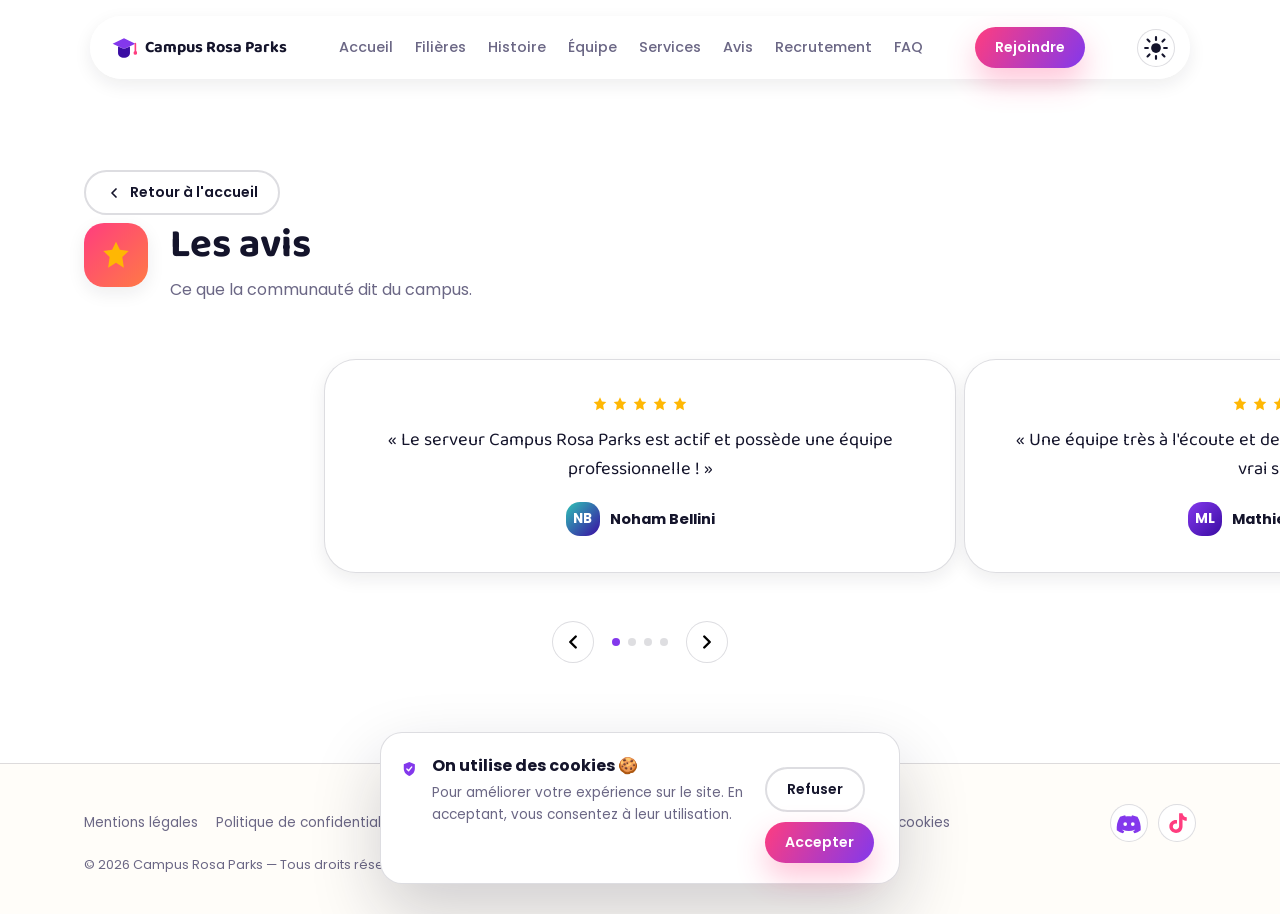
==== avis.html @ 5e3d8416 "Add files via upload" ====
<!DOCTYPE html>
<html lang="fr">
<head>
<meta charset="UTF-8">
<meta name="viewport" content="width=device-width, initial-scale=1, viewport-fit=cover">
<title>Les avis — Campus Rosa Parks</title>
<meta name="description" content="Ce que dit la communauté du Campus Rosa Parks.">
<link rel="preconnect" href="https://fonts.googleapis.com">
<link rel="preconnect" href="https://fonts.gstatic.com" crossorigin>
<link href="https://fonts.googleapis.com/css2?family=Baloo+2:wght@500;600;700;800&family=Poppins:wght@400;500;600;700&display=swap" rel="stylesheet">
<style>
/* =========================================================
   CAMPUS ROSA PARKS — DESIGN SYSTEM
   ========================================================= */

:root{
  /* Palette */
  --sun:#FFB703;
  --tang:#FF7A45;
  --pink:#FF3D7F;
  --purple:#8338EC;
  --deep:#3A0CA3;
  --blue:#2EC4B6;
  --green:#14B8A6;
  --ink:#14142B;
  --paper:#FFFDF9;
  --paper-2:#FFFFFF;
  --muted:#6B6785;
  --line:rgba(20,20,43,.14);
  --nav-bg:rgba(255,255,255,.75);
  --nav-border:rgba(255,255,255,.6);

  /* Type */
  --font-display:'Baloo 2', system-ui, sans-serif;
  --font-body:'Poppins', system-ui, -apple-system, sans-serif;

  /* Radii & shadow */
  --r-sm:14px;
  --r-md:22px;
  --r-lg:32px;
  --r-pill:100px;
  --shadow-sm:0 6px 18px rgba(20,20,43,.08);
  --shadow-md:0 20px 45px rgba(20,20,43,.14);
  --shadow-lg:0 30px 70px rgba(20,20,43,.20);
}

@media (prefers-color-scheme: dark){
  :root:not([data-theme="light"]){
    --paper:#0F0E1F;
    --paper-2:#1D1C3A;
    --ink:#F4F2FF;
    --muted:#B3AED1;
    --line:rgba(255,255,255,.14);
    --nav-bg:rgba(24,23,51,.82);
    --nav-border:rgba(255,255,255,.10);
  }
}
:root[data-theme="dark"]{
  --paper:#0F0E1F;
  --paper-2:#1D1C3A;
  --ink:#F4F2FF;
  --muted:#B3AED1;
  --line:rgba(255,255,255,.14);
  --nav-bg:rgba(24,23,51,.82);
  --nav-border:rgba(255,255,255,.10);
}

/* ---------- Reset ---------- */
*,*::before,*::after{box-sizing:border-box;}
html,body{margin:0; padding:0;}
html{scroll-behavior:smooth; scroll-padding-top:100px;}
body{
  background:var(--paper);
  color:var(--ink);
  font-family:var(--font-body);
  padding-top:env(safe-area-inset-top,0px);
  padding-bottom:env(safe-area-inset-bottom,0px);
  overflow-x:hidden;
}
h1,h2,h3{font-family:var(--font-display); line-height:1.1; margin:0;}
p{margin:0; color:var(--muted); line-height:1.6;}
a{color:inherit; text-decoration:none;}
button{font-family:inherit; cursor:pointer;}
img{max-width:100%; display:block;}
.wrap{max-width:1160px; margin:0 auto; padding:0 24px;}

/* ---------- Icons ---------- */
.icon{width:22px; height:22px; display:inline-block; vertical-align:middle;}
.icon-xs{width:16px; height:16px;}
.icon-sm{width:26px; height:26px;}
.icon-md{width:32px; height:32px;}
.icon-lg{width:44px; height:44px;}

/* ---------- Buttons ---------- */
.btn{
  display:inline-flex; align-items:center; gap:8px;
  padding:14px 28px; border-radius:var(--r-pill);
  font-weight:600; font-size:.98rem; border:none;
  transition:transform .2s ease, box-shadow .2s ease, background .2s ease;
}
.btn-sm{padding:10px 20px; font-size:.88rem;}
.btn-primary{
  background:linear-gradient(120deg, var(--pink), var(--purple));
  color:#fff; box-shadow:0 14px 30px rgba(255,61,127,.30);
}
.btn-primary:hover{transform:translateY(-3px); box-shadow:0 18px 36px rgba(255,61,127,.4);}
.btn-ghost{
  background:transparent; color:var(--ink); border:2px solid var(--line);
}
.btn-ghost:hover{border-color:var(--purple); color:var(--purple);}

/* ---------- Reveal-on-scroll ----------
   Important : le contenu est visible PAR DEFAUT (pas de opacity:0 en CSS).
   C'est le JS qui applique l'état caché en style inline avant d'observer,
   pour que la page reste lisible même si le script ne se charge pas. */
.reveal{transition:opacity .7s ease, transform .7s ease;}

/* =========================================================
   NAVIGATION — pilule flottante
   ========================================================= */
.nav-float{
  position:fixed; top:16px; top:calc(16px + env(safe-area-inset-top,0px));
  left:16px; right:16px; z-index:200;
  display:flex; justify-content:center;
}
.nav-inner{
  width:100%; max-width:1100px;
  display:flex; align-items:center; justify-content:space-between; gap:18px;
  background:var(--nav-bg);
  backdrop-filter:blur(16px);
  border:1px solid var(--nav-border);
  border-radius:var(--r-pill);
  padding:10px 14px 10px 20px;
  box-shadow:var(--shadow-sm);
  transition:box-shadow .3s ease, background .25s ease, border-color .25s ease;
}
.nav-float.scrolled .nav-inner{box-shadow:var(--shadow-md);}
.brand{display:flex; align-items:center; gap:8px; font-family:var(--font-display); font-weight:700; font-size:1.02rem; white-space:nowrap;}
.nav-links{display:flex; gap:22px;}
.nav-links a{font-size:.9rem; font-weight:500; color:var(--muted); transition:color .2s;}
.nav-links a:hover{color:var(--pink);}
.nav-cta{white-space:nowrap;}
.nav-burger{display:none; background:none; border:none; color:var(--ink); padding:6px;}
.theme-toggle{
  display:flex; align-items:center; justify-content:center; flex-shrink:0;
  width:38px; height:38px; border-radius:50%; border:1px solid var(--line);
  background:var(--paper-2); color:var(--ink); padding:0; transition:transform .2s ease, background .2s ease;
}
.theme-toggle:hover{transform:translateY(-2px);}
.theme-toggle .icon-moon{display:none;}
:root[data-theme="dark"] .theme-toggle .icon-sun{display:none;}
:root[data-theme="dark"] .theme-toggle .icon-moon{display:block;}

@media (max-width:900px){
  .nav-links{
    position:fixed; top:82px; left:16px; right:16px;
    background:var(--paper-2); border-radius:var(--r-md); box-shadow:var(--shadow-md);
    flex-direction:column; padding:18px; gap:14px;
    transform:translateY(-14px); opacity:0; pointer-events:none; transition:.25s ease;
  }
  .nav-links.open{transform:translateY(0); opacity:1; pointer-events:auto;}
  .nav-cta{display:none;}
  .nav-burger{display:block;}
}

/* =========================================================
   HERO
   ========================================================= */
.hero{
  position:relative; padding:170px 24px 220px; overflow:hidden;
  text-align:center; isolation:isolate;
}
.blob{position:absolute; border-radius:50%; filter:blur(60px); opacity:.55; z-index:-1; animation:float-blob 16s ease-in-out infinite;}
.blob-a{width:420px; height:420px; background:var(--pink); top:-140px; left:-100px;}
.blob-b{width:380px; height:380px; background:var(--blue); top:60px; right:-140px; animation-delay:-5s;}
.blob-c{width:320px; height:320px; background:var(--sun); bottom:-160px; left:38%; animation-delay:-10s;}
@keyframes float-blob{
  0%,100%{transform:translate(0,0) scale(1);}
  50%{transform:translate(30px,-40px) scale(1.08);}
}
.hero-content{max-width:720px; margin:0 auto;}
.badge{
  display:inline-block; background:var(--paper-2); border:1px solid var(--line);
  padding:8px 18px; border-radius:var(--r-pill); font-size:.85rem; font-weight:600;
  margin-bottom:22px; box-shadow:var(--shadow-sm);
}
.hero h1{font-size:clamp(2.4rem,6vw,4rem); font-weight:800; letter-spacing:-.01em;}
.text-gradient{
  background:linear-gradient(120deg, var(--pink), var(--purple));
  -webkit-background-clip:text; background-clip:text; color:transparent;
}
.hero .lede{max-width:52ch; margin:22px auto 0; font-size:1.08rem;}
.hero-actions{display:flex; gap:14px; justify-content:center; margin-top:32px; flex-wrap:wrap;}

.hero-cards{
  position:relative; max-width:900px; margin:70px auto 0;
  display:flex; justify-content:center; gap:22px; flex-wrap:wrap;
}
.float-card{
  background:var(--paper-2); border-radius:var(--r-md); box-shadow:var(--shadow-md);
  padding:18px 24px; display:flex; align-items:center; gap:14px; text-align:left;
  animation:float-card 6s ease-in-out infinite;
}
.float-card div{display:flex; flex-direction:column;}
.float-card b{font-family:var(--font-display); font-size:1.5rem;}
.float-card span{font-size:.8rem; color:var(--muted);}
.fc-1{animation-delay:0s;}
.fc-2{transform:translateY(18px); animation-delay:-2s;}
.fc-3{animation-delay:-4s;}
@keyframes float-card{
  0%,100%{transform:translateY(0);}
  50%{transform:translateY(-12px);}
}
.fc-2{ }

/* =========================================================
   SECTIONS
   ========================================================= */
.section{padding:100px 0;}
.section.alt{background:var(--paper-2);}
.section-head{display:flex; align-items:flex-start; gap:22px; margin-bottom:52px; max-width:760px;}
.section-head h2{font-size:clamp(1.8rem,3.6vw,2.5rem); font-weight:700; margin-bottom:10px;}
.icon-badge{
  width:64px; height:64px; border-radius:20px; flex-shrink:0;
  display:flex; align-items:center; justify-content:center; box-shadow:var(--shadow-sm);
}
.icon-badge .icon{width:32px; height:32px;}
.grad-purple{background:linear-gradient(135deg,#8338EC,#3A0CA3); color:#fff;}
.grad-blue{background:linear-gradient(135deg,#2EC4B6,#3A0CA3); color:#fff;}
.grad-pink{background:linear-gradient(135deg,#FF3D7F,#FF7A45); color:#fff;}
.grad-green{background:linear-gradient(135deg,#14B8A6,#2EC4B6); color:#fff;}
.grad-orange{background:linear-gradient(135deg,#FFB703,#FF7A45); color:#fff;}
.grad-muted{background:var(--line); color:var(--muted);}

/* ---- Texte long & valeurs ---- */
.text-block{max-width:74ch; display:flex; flex-direction:column; gap:16px; margin-bottom:36px;}
.text-block p{font-size:1rem;}
.sub-title{font-size:1.3rem; font-weight:700; margin:44px 0 20px;}
.values-grid{display:grid; grid-template-columns:repeat(4,1fr); gap:18px;}
.value-card{
  background:var(--paper-2); border:1px solid var(--line); border-radius:var(--r-md);
  padding:22px; display:flex; flex-direction:column; gap:8px; align-items:flex-start;
  transition:transform .2s ease, box-shadow .2s ease;
}
.value-card:hover{transform:translateY(-4px); box-shadow:var(--shadow-sm);}
.value-card b{font-size:1rem;}
.value-card p{font-size:.86rem;}

/* ---- Filières ---- */
.filiere-grid{display:grid; grid-template-columns:repeat(2,1fr); gap:20px;}
.filiere-card{
  background:var(--paper-2); border:1px solid var(--line); border-radius:var(--r-lg);
  padding:26px 28px; display:flex; flex-direction:column; gap:14px;
  transition:transform .2s ease, box-shadow .2s ease;
}
.filiere-card:hover{transform:translateY(-4px); box-shadow:var(--shadow-sm);}
.filiere-card-head{display:flex; align-items:center; gap:12px;}
.filiere-card-head .icon-badge{width:44px; height:44px; border-radius:14px;}
.filiere-card-head .icon-badge .icon{width:22px; height:22px;}
.filiere-card-head b{font-family:var(--font-display); font-size:1.08rem;}
.filiere-list{list-style:none; margin:0; padding:0; display:flex; flex-direction:column; gap:8px;}
.filiere-list li{
  font-size:.92rem; color:var(--ink); display:flex; align-items:center; gap:10px;
  padding:9px 12px; border-radius:var(--r-sm); background:var(--paper); border:1px solid var(--line);
}
.filiere-list li .icon{width:8px; height:8px; border-radius:50%; background:var(--purple); flex-shrink:0;}

/* ---- Frise chronologique ---- */
.timeline{position:relative; display:flex; flex-direction:column; gap:34px; padding-left:26px; border-left:2px solid var(--line);}
.timeline-item{position:relative;}
.timeline-dot{
  position:absolute; left:-32px; top:4px; width:14px; height:14px; border-radius:50%;
  background:linear-gradient(135deg,var(--pink),var(--purple)); box-shadow:0 0 0 4px var(--paper-2);
}
.timeline-item b{display:block; font-size:1.02rem; margin-bottom:4px;}
.timeline-item p{font-size:.92rem; max-width:60ch;}

/* ---- Bento (Qui sommes-nous) ---- */
.bento{display:grid; grid-template-columns:repeat(3,1fr); gap:20px;}
.bento-card{
  background:var(--paper-2); border:1px solid var(--line); border-radius:var(--r-lg);
  padding:30px; text-align:center; display:flex; flex-direction:column; align-items:center; gap:8px;
  box-shadow:var(--shadow-sm); transition:transform .25s ease, box-shadow .25s ease;
}
.bento-card:hover{transform:translateY(-6px); box-shadow:var(--shadow-md);}
.bento-card .icon-lg{margin-bottom:6px;}
.bento-card b{font-family:var(--font-display); font-size:2.2rem;}
.bento-card span{color:var(--muted); font-size:.92rem;}

/* ---- Équipe ---- */
.team-group{margin-bottom:44px;}
.team-group h3{
  display:flex; align-items:center; gap:8px; font-size:1rem; font-weight:600;
  color:var(--purple); margin-bottom:18px;
}
.team-grid{display:grid; grid-template-columns:repeat(3,1fr); gap:18px;}
.member-card{
  background:var(--paper-2); border:1px solid var(--line); border-radius:var(--r-md);
  padding:24px; display:flex; flex-direction:column; gap:6px; align-items:flex-start;
  transition:transform .2s ease, box-shadow .2s ease;
}
.member-card:hover{transform:translateY(-4px); box-shadow:var(--shadow-sm);}
.member-card.wide{grid-column:span 2;}
.member-card.empty{opacity:.6;}
.avatar{
  width:46px; height:46px; border-radius:14px; color:#fff; font-weight:700; font-size:.85rem;
  display:flex; align-items:center; justify-content:center; margin-bottom:6px;
}
.avatar.sm{width:34px; height:34px; margin:0;}
.member-card b{font-size:1rem;}
.role-tag{
  font-size:.76rem; color:var(--muted); background:var(--paper); border:1px solid var(--line);
  padding:4px 12px; border-radius:var(--r-pill);
}
.member-card a{font-size:.86rem; color:var(--blue);}
.member-card a:hover{color:var(--pink);}
.member-card .na{font-size:.86rem; color:var(--muted);}

/* ---- Services ---- */
.svc-grid{display:grid; grid-template-columns:repeat(3,1fr); gap:20px;}
.svc-card{
  background:var(--paper-2); border:1px solid var(--line); border-radius:var(--r-lg);
  padding:30px; display:flex; flex-direction:column; gap:10px; align-items:flex-start;
  transition:transform .25s ease, box-shadow .25s ease, border-color .25s ease;
}
.svc-card:hover{transform:translateY(-6px); box-shadow:var(--shadow-md); border-color:var(--purple);}
.svc-card b{font-family:var(--font-display); font-size:1.2rem;}
.svc-card p{font-size:.9rem;}
.svc-card.soon{opacity:.6;}
.status{font-size:.76rem; font-weight:600; padding:5px 14px; border-radius:var(--r-pill);}
.status.ok{background:rgba(6,214,160,.15); color:#04967a;}
.status.wait{background:var(--line); color:var(--muted);}

/* ---- Avis / carrousel ---- */
.carousel{max-width:640px; margin:0 auto;}
.carousel-track{display:flex; transition:transform .5s ease;}
.carousel-slide{min-width:100%; padding:4px;}
.review-card{
  background:var(--paper-2); border:1px solid var(--line); border-radius:var(--r-lg);
  padding:36px; text-align:center; box-shadow:var(--shadow-sm);
}
.review-card.invite{display:flex; flex-direction:column; align-items:center; gap:14px;}
.stars{display:flex; gap:4px; justify-content:center; color:var(--sun); margin-bottom:14px;}
.review-card p{font-family:var(--font-display); font-size:1.15rem; color:var(--ink); margin-bottom:18px;}
.who{display:flex; align-items:center; justify-content:center; gap:10px;}
.who b{font-size:.92rem;}
.carousel-controls{display:flex; align-items:center; justify-content:center; gap:18px; margin-top:24px;}
.carousel-controls button{
  width:42px; height:42px; border-radius:50%; border:1px solid var(--line);
  background:var(--paper-2); display:flex; align-items:center; justify-content:center;
  transition:background .2s ease, color .2s ease;
}
.carousel-controls button:hover{background:var(--purple); color:#fff;}
.carousel-dots{display:flex; gap:8px;}
.carousel-dots span{width:8px; height:8px; border-radius:50%; background:var(--line); transition:background .2s ease;}
.carousel-dots span.active{background:var(--purple);}

/* ---- Recrutement ---- */
.steps{display:grid; grid-template-columns:repeat(3,1fr); gap:20px; margin-bottom:40px;}
.step{
  position:relative; background:var(--paper-2); border:1px solid var(--line); border-radius:var(--r-lg);
  padding:32px 26px; display:flex; flex-direction:column; gap:8px; align-items:flex-start;
}
.step-n{
  position:absolute; top:-14px; right:20px; width:32px; height:32px; border-radius:50%;
  background:linear-gradient(135deg,var(--pink),var(--purple)); color:#fff;
  display:flex; align-items:center; justify-content:center; font-weight:700; font-size:.85rem;
}
.step b{font-size:1.05rem; margin-top:6px;}
.step p{font-size:.9rem;}
.cta-banner{
  background:linear-gradient(135deg,var(--deep),var(--purple)); color:#fff; border-radius:var(--r-lg); padding:36px 40px;
  display:flex; align-items:center; justify-content:space-between; gap:24px; flex-wrap:wrap;
}
.cta-banner b{font-family:var(--font-display); font-size:1.2rem; display:block; margin-bottom:6px;}
.cta-banner p{color:rgba(255,255,255,.7);}

/* ---- FAQ ---- */
.faq-list{max-width:760px;}
.faq-item{border-bottom:1px solid var(--line);}
.faq-q{
  width:100%; background:none; border:none; text-align:left; padding:20px 4px;
  display:flex; justify-content:space-between; align-items:center; font-weight:600; font-size:1rem; color:var(--ink);
}
.faq-q .icon{transition:transform .25s ease; color:var(--muted);}
.faq-item.open .faq-q .icon{transform:rotate(180deg); color:var(--purple);}
.faq-a{max-height:0; overflow:hidden; transition:max-height .3s ease;}
.faq-a p{padding:0 4px 20px;}

/* =========================================================
   FOOTER
   ========================================================= */
footer{border-top:1px solid var(--line); padding:40px 0;}
.footer-inner{display:flex; flex-direction:column; gap:16px;}
.footer-links{display:flex; gap:18px; flex-wrap:wrap; align-items:center;}
.footer-links a, .link-btn{font-size:.85rem; color:var(--muted); background:none; border:none; padding:0;}
.footer-links a:hover, .link-btn:hover{color:var(--pink);}
.footer-base{font-size:.8rem; color:var(--muted);}

/* =========================================================
   COOKIES
   ========================================================= */
.cookie-banner{
  position:fixed; left:16px; right:16px; bottom:calc(16px + env(safe-area-inset-bottom,0px));
  max-width:520px; margin:0 auto; z-index:300;
  background:var(--paper-2); border:1px solid var(--line); border-radius:var(--r-md);
  box-shadow:var(--shadow-lg); padding:20px; display:flex; gap:14px; align-items:flex-start;
}
.cookie-text b{display:block; margin-bottom:4px;}
.cookie-text p{font-size:.85rem;}
.cookie-actions{display:flex; gap:10px; margin-top:14px; flex-wrap:wrap;}
@media (max-width:520px){
  .cookie-banner{flex-direction:column;}
}

.refused-overlay{
  display:none; position:fixed; inset:0; z-index:400; background:rgba(15,14,31,.75);
  align-items:center; justify-content:center; padding:24px; backdrop-filter:blur(4px);
}
.refused-box{
  background:var(--paper-2); border-radius:var(--r-lg); padding:40px; max-width:380px; text-align:center;
}
.refused-box h3{margin:14px 0 8px; font-size:1.3rem;}
.refused-box p{margin-bottom:20px; font-size:.92rem;}

/* =========================================================
   BACK TO TOP
   ========================================================= */
.back-to-top{
  position:fixed; right:20px; bottom:calc(20px + env(safe-area-inset-bottom,0px));
  width:48px; height:48px; border-radius:50%; border:none; z-index:150;
  background:linear-gradient(135deg,var(--pink),var(--purple)); color:#fff;
  display:flex; align-items:center; justify-content:center;
  box-shadow:var(--shadow-md); cursor:pointer;
  opacity:0; transform:translateY(12px); pointer-events:none;
  transition:opacity .25s ease, transform .25s ease;
}
.back-to-top.visible{opacity:1; transform:translateY(0); pointer-events:auto;}
.back-to-top:hover{filter:brightness(1.08);}
.back-to-top .icon{transform:rotate(-90deg);}

/* =========================================================
   RESPONSIVE
   ========================================================= */
@media (max-width:900px){
  .bento, .svc-grid, .steps, .team-grid{grid-template-columns:1fr 1fr;}
  .values-grid, .filiere-grid{grid-template-columns:1fr 1fr;}
  .member-card.wide{grid-column:span 2;}
}
@media (max-width:640px){
  .hero{padding:150px 20px 260px;}
  .bento, .svc-grid, .steps, .team-grid{grid-template-columns:1fr;}
  .values-grid, .filiere-grid{grid-template-columns:1fr;}
  .member-card.wide{grid-column:span 1;}
  .section-head{flex-direction:column;}
  .cta-banner{flex-direction:column; align-items:flex-start;}
}


/* ---- Ajouts : social footer, pages dediees, animations ---- */
.footer-social{display:flex; gap:10px;}
.footer-social a{
  width:38px; height:38px; border-radius:50%; border:1px solid var(--line);
  background:var(--paper-2); display:flex; align-items:center; justify-content:center;
  color:var(--muted); transition:transform .2s ease, color .2s ease, border-color .2s ease;
}
.footer-social a:hover{transform:translateY(-3px); color:var(--pink); border-color:var(--pink);}
.footer-inner{flex-direction:row; align-items:center; justify-content:space-between; flex-wrap:wrap; gap:14px;}
.footer-inner .footer-base{order:3; width:100%;}
@media (max-width:640px){.footer-inner{flex-direction:column; align-items:flex-start;}}

.section.first{padding-top:170px;}
.back-home{display:inline-flex; align-items:center; gap:8px; margin-bottom:8px;}
.back-home .icon{transform:rotate(180deg); width:16px; height:16px;}

.quick-links{display:grid; grid-template-columns:repeat(3,1fr); gap:20px;}
.quick-card{
  background:var(--paper-2); border:1px solid var(--line); border-radius:var(--r-lg);
  padding:26px; display:flex; flex-direction:column; gap:10px; align-items:flex-start;
  transition:transform .25s ease, box-shadow .25s ease, border-color .25s ease;
}
.quick-card:hover{transform:translateY(-6px); box-shadow:var(--shadow-md); border-color:var(--purple);}
.quick-card b{font-family:var(--font-display); font-size:1.1rem;}
.quick-card p{font-size:.88rem;}
.quick-card .go{font-size:.86rem; font-weight:600; color:var(--purple); display:inline-flex; align-items:center; gap:6px; transition:gap .2s ease;}
.quick-card:hover .go{gap:10px;}
@media (max-width:900px){.quick-links{grid-template-columns:1fr 1fr;}}
@media (max-width:640px){.quick-links{grid-template-columns:1fr;}}

.section-head .icon-badge, .quick-card .icon-badge{transition:transform .3s ease;}
.filiere-card:hover .icon-badge, .svc-card:hover .icon-badge, .bento-card:hover .icon-lg,
.member-card:hover .avatar, .quick-card:hover .icon-badge{transform:rotate(-6deg) scale(1.08);}

main{animation:page-in .6s ease both;}
@keyframes page-in{from{opacity:0; transform:translateY(10px);} to{opacity:1; transform:translateY(0);}}

.nav-links a{position:relative;}
.nav-links a::after{
  content:""; position:absolute; left:0; right:100%; bottom:-4px; height:2px;
  background:var(--pink); transition:right .25s ease;
}
.nav-links a:hover::after{right:0;}
</style>
</head>
<body>

<svg style="display:none" aria-hidden="true">
  <symbol id="i-cap" viewBox="0 0 48 48">
    <path d="M24 6 L45 16 L24 26 L3 16 Z" fill="#8338EC"/>
    <path d="M24 26 L13 21 L13 33 C13 38 18 42 24 42 C30 42 35 38 35 33 L35 21 Z" fill="#3A0CA3"/>
    <line x1="45" y1="16" x2="45" y2="30" stroke="#FF3D7F" stroke-width="3" stroke-linecap="round"/>
    <circle cx="45" cy="33" r="3.4" fill="#FF3D7F"/>
  </symbol>
  <symbol id="i-chat" viewBox="0 0 48 48">
    <path d="M6 10h36a4 4 0 0 1 4 4v16a4 4 0 0 1-4 4H24l-9 8v-8H6a4 4 0 0 1-4-4V14a4 4 0 0 1 4-4Z" fill="#2EC4B6"/>
    <circle cx="16" cy="22" r="2.6" fill="#fff"/><circle cx="24" cy="22" r="2.6" fill="#fff"/><circle cx="32" cy="22" r="2.6" fill="#fff"/>
  </symbol>
  <symbol id="i-calendar" viewBox="0 0 48 48">
    <rect x="6" y="10" width="36" height="32" rx="6" fill="#FFB703"/>
    <rect x="6" y="10" width="36" height="10" rx="6" fill="#FF7A45"/>
    <rect x="13" y="26" width="6" height="6" rx="1.5" fill="#fff"/>
    <rect x="21" y="26" width="6" height="6" rx="1.5" fill="#fff"/>
    <rect x="29" y="26" width="6" height="6" rx="1.5" fill="#fff"/>
  </symbol>
  <symbol id="i-chart" viewBox="0 0 48 48">
    <rect x="4" y="4" width="40" height="40" rx="10" fill="#14B8A6"/>
    <rect x="12" y="26" width="6" height="12" rx="2" fill="#fff"/>
    <rect x="21" y="18" width="6" height="20" rx="2" fill="#fff"/>
    <rect x="30" y="10" width="6" height="28" rx="2" fill="#fff"/>
  </symbol>
  <symbol id="i-trophy" viewBox="0 0 48 48">
    <path d="M14 8h20v12a10 10 0 0 1-20 0Z" fill="#FFB703"/>
    <path d="M14 10H6a8 8 0 0 0 8 12" fill="none" stroke="#FF7A45" stroke-width="3"/>
    <path d="M34 10h8a8 8 0 0 1-8 12" fill="none" stroke="#FF7A45" stroke-width="3"/>
    <rect x="20" y="30" width="8" height="6" fill="#FF7A45"/>
    <rect x="14" y="36" width="20" height="6" rx="2" fill="#FF7A45"/>
  </symbol>
  <symbol id="i-bell" viewBox="0 0 48 48">
    <path d="M24 6a4 4 0 0 1 4 4v2c6 2 9 7 9 14v6l4 5H7l4-5v-6c0-7 3-12 9-14v-2a4 4 0 0 1 4-4Z" fill="#FF3D7F"/>
    <path d="M18 37a6 6 0 0 0 12 0Z" fill="#3A0CA3"/>
  </symbol>
  <symbol id="i-gear" viewBox="0 0 48 48">
    <circle cx="24" cy="24" r="9" fill="#2EC4B6"/>
    <path d="M24 4v6M24 38v6M4 24h6M38 24h6M9 9l4.2 4.2M34.8 34.8L39 39M39 9l-4.2 4.2M13.2 34.8L9 39" stroke="#8338EC" stroke-width="4" stroke-linecap="round"/>
  </symbol>
  <symbol id="i-heart" viewBox="0 0 48 48">
    <path d="M24 42S6 30 6 17a10 10 0 0 1 18-6 10 10 0 0 1 18 6c0 13-18 25-18 25Z" fill="#FF3D7F"/>
  </symbol>
  <symbol id="i-star" viewBox="0 0 48 48">
    <path d="M24 4l5.8 12.3L43 18l-9.5 9.1L35.8 43 24 35.8 12.2 43l2.3-15.9L5 18l13.2-1.7Z" fill="#FFB703"/>
  </symbol>
  <symbol id="i-rocket" viewBox="0 0 48 48">
    <path d="M24 4c8 4 12 12 12 22l-6 6h-12l-6-6c0-10 4-18 12-22Z" fill="#2EC4B6"/>
    <circle cx="24" cy="18" r="4" fill="#fff"/>
    <path d="M14 32l-6 10 10-6ZM34 32l6 10-10-6Z" fill="#FF7A45"/>
  </symbol>
  <symbol id="i-book" viewBox="0 0 48 48">
    <path d="M6 8h16a6 6 0 0 1 6 6v26a6 6 0 0 0-6-4H6Z" fill="#14B8A6"/>
    <path d="M42 8H26a6 6 0 0 0-6 6v26a6 6 0 0 1 6-4h16Z" fill="#2EC4B6"/>
  </symbol>
  <symbol id="i-mega" viewBox="0 0 48 48">
    <path d="M6 20v8l10 3V17Z" fill="#FF7A45"/>
    <path d="M16 16l22-8v32l-22-8Z" fill="#FF3D7F"/>
    <path d="M14 31l3 10h6l-3-9Z" fill="#3A0CA3"/>
  </symbol>
  <symbol id="i-shield" viewBox="0 0 48 48">
    <path d="M24 4l16 6v12c0 12-7 19-16 22C15 41 8 34 8 22V10Z" fill="#8338EC"/>
    <path d="M17 24l5 5 9-11" fill="none" stroke="#fff" stroke-width="4" stroke-linecap="round" stroke-linejoin="round"/>
  </symbol>
  <symbol id="i-people" viewBox="0 0 48 48">
    <circle cx="17" cy="16" r="8" fill="#2EC4B6"/>
    <circle cx="33" cy="20" r="6.5" fill="#FF3D7F"/>
    <path d="M4 42c0-10 26-10 26 0Z" fill="#2EC4B6"/>
    <path d="M26 42c0-8 20-8 20 0Z" fill="#FF3D7F"/>
  </symbol>
  <symbol id="i-mail" viewBox="0 0 48 48">
    <rect x="4" y="10" width="40" height="28" rx="5" fill="#FFB703"/>
    <path d="M6 12l18 15L42 12" fill="none" stroke="#fff" stroke-width="3.5" stroke-linecap="round" stroke-linejoin="round"/>
  </symbol>
  <symbol id="i-menu" viewBox="0 0 32 32"><path d="M5 9h22M5 16h22M5 23h22" stroke="currentColor" stroke-width="3" stroke-linecap="round"/></symbol>
  <symbol id="i-close" viewBox="0 0 32 32"><path d="M8 8l16 16M24 8L8 24" stroke="currentColor" stroke-width="3" stroke-linecap="round"/></symbol>
  <symbol id="i-arrow" viewBox="0 0 32 32"><path d="M12 8l8 8-8 8" fill="none" stroke="currentColor" stroke-width="3.5" stroke-linecap="round" stroke-linejoin="round"/></symbol>
  <symbol id="i-chevron" viewBox="0 0 32 32"><path d="M9 12l7 8 7-8" fill="none" stroke="currentColor" stroke-width="3" stroke-linecap="round" stroke-linejoin="round"/></symbol>
  <symbol id="i-lock" viewBox="0 0 48 48">
    <rect x="10" y="22" width="28" height="20" rx="5" fill="#3A0CA3"/>
    <path d="M16 22v-6a8 8 0 0 1 16 0v6" fill="none" stroke="#3A0CA3" stroke-width="5"/>
    <circle cx="24" cy="32" r="3.4" fill="#fff"/>
  </symbol>
  <symbol id="i-sun" viewBox="0 0 24 24">
    <circle cx="12" cy="12" r="4.5" fill="currentColor"/>
    <g stroke="currentColor" stroke-width="2" stroke-linecap="round">
      <path d="M12 2v2.5M12 19.5V22M4.2 4.2l1.8 1.8M18 18l1.8 1.8M2 12h2.5M19.5 12H22M4.2 19.8l1.8-1.8M18 6l1.8-1.8"/>
    </g>
  </symbol>
  <symbol id="i-moon" viewBox="0 0 24 24">
    <path d="M20 14.5A8.5 8.5 0 1 1 9.5 4a7 7 0 0 0 10.5 10.5Z" fill="currentColor"/>
  </symbol>
  <symbol id="i-discord" viewBox="0 0 48 48">
    <path d="M39 12.5c-3-1.4-6.1-2.4-9.4-3-.4.8-.9 1.8-1.2 2.6-3.5-.5-6.9-.5-10.3 0-.3-.8-.8-1.8-1.2-2.6-3.3.6-6.4 1.6-9.4 3C2 21 .9 29.3 1.4 37.4c3.9 2.9 7.7 4.6 11.4 5.7.9-1.3 1.7-2.6 2.4-4.1-1.3-.5-2.6-1.1-3.8-1.9.3-.2.6-.5.9-.7 7.3 3.4 15.2 3.4 22.4 0 .3.2.6.5.9.7-1.2.7-2.5 1.3-3.8 1.9.7 1.4 1.5 2.8 2.4 4.1 3.7-1.1 7.5-2.8 11.4-5.7.6-9.4-1.6-17.6-6-24.9Z" fill="#8338EC"/>
    <circle cx="17" cy="26" r="3.4" fill="#fff"/><circle cx="31" cy="26" r="3.4" fill="#fff"/>
  </symbol>
  <symbol id="i-tiktok" viewBox="0 0 48 48">
    <path d="M28 6h6.2c.4 3.9 3 7.1 7.8 7.5v6.3c-2.9.1-5.6-.8-7.8-2.3v13.1c0 7-5.1 11.9-11.9 11.9-3.6 0-6.9-1.5-9.2-4-2.3-2.5-3.5-5.8-3.2-9.3.5-6.1 5.7-10.6 12-10.6.7 0 1.4.1 2.1.2v6.6c-.7-.2-1.4-.3-2.1-.3-3 0-5.4 2.2-5.6 5.1-.1 1.6.4 3 1.4 4.1 1 1.1 2.5 1.8 4.2 1.8 3.1 0 5.6-2.4 5.9-5.5.1-.6.1-1.2.1-1.8V6Z" fill="#FF3D7F"/>
  </symbol>
</svg>

<header class="nav-float" id="nav">
  <div class="nav-inner">
    <a href="index.html" class="brand">
      <svg class="icon icon-sm"><use href="#i-cap"/></svg>
      <span>Campus Rosa Parks</span>
    </a>
    <nav class="nav-links" id="navLinks">
      <a href="index.html#accueil">Accueil</a>
      <a href="filieres.html">Filières</a>
      <a href="histoire.html">Histoire</a>
      <a href="equipe.html">Équipe</a>
      <a href="services.html">Services</a>
      <a href="avis.html">Avis</a>
      <a href="recrutement.html">Recrutement</a>
      <a href="faq.html">FAQ</a>
    </nav>
    <a href="recrutement.html" class="btn btn-primary btn-sm nav-cta">Rejoindre</a>
    <button class="theme-toggle" id="themeToggle" aria-label="Changer de thème">
      <svg class="icon icon-sm icon-sun"><use href="#i-sun"/></svg>
      <svg class="icon icon-sm icon-moon"><use href="#i-moon"/></svg>
    </button>
    <button class="nav-burger" id="navBurger" aria-label="Ouvrir le menu">
      <svg class="icon"><use href="#i-menu"/></svg>
    </button>
  </div>
</header>

<main id="top">
<section class="section alt first" id="avis">
  <div class="wrap">
    <a href="index.html" class="back-home btn btn-ghost btn-sm"><svg class="icon"><use href="#i-arrow"/></svg> Retour à l'accueil</a>
    <div class="section-head reveal">
      <div class="icon-badge grad-pink"><svg class="icon"><use href="#i-star"/></svg></div>
      <div>
        <h2>Les avis</h2>
        <p class="lede">Ce que la communauté dit du campus.</p>
      </div>
    </div>

    <div class="carousel reveal" id="carousel">
      <div class="carousel-track" id="carouselTrack">
        <div class="carousel-slide">
          <div class="review-card">
            <div class="stars"><svg class="icon icon-xs"><use href="#i-star"/></svg><svg class="icon icon-xs"><use href="#i-star"/></svg><svg class="icon icon-xs"><use href="#i-star"/></svg><svg class="icon icon-xs"><use href="#i-star"/></svg><svg class="icon icon-xs"><use href="#i-star"/></svg></div>
            <p>« Le serveur Campus Rosa Parks est actif et possède une équipe professionnelle ! »</p>
            <div class="who"><div class="avatar grad-blue sm">NB</div><b>Noham Bellini</b></div>
          </div>
        </div>
        <div class="carousel-slide">
          <div class="review-card">
            <div class="stars"><svg class="icon icon-xs"><use href="#i-star"/></svg><svg class="icon icon-xs"><use href="#i-star"/></svg><svg class="icon icon-xs"><use href="#i-star"/></svg><svg class="icon icon-xs"><use href="#i-star"/></svg><svg class="icon icon-xs"><use href="#i-star"/></svg></div>
            <p>« Une équipe très à l'écoute et des cours bien organisés, on sent un vrai suivi. »</p>
            <div class="who"><div class="avatar grad-purple sm">ML</div><b>Mathieu Lombardi</b></div>
          </div>
        </div>
        <div class="carousel-slide">
          <div class="review-card">
            <div class="stars"><svg class="icon icon-xs"><use href="#i-star"/></svg><svg class="icon icon-xs"><use href="#i-star"/></svg><svg class="icon icon-xs"><use href="#i-star"/></svg><svg class="icon icon-xs"><use href="#i-star"/></svg><svg class="icon icon-xs"><use href="#i-star"/></svg></div>
            <p>« Rejoindre le campus a été facile, et l'ambiance sur le Discord est top ! »</p>
            <div class="who"><div class="avatar grad-green sm">MG</div><b>Maël Garcia</b></div>
          </div>
        </div>
        <div class="carousel-slide">
          <div class="review-card invite">
            <svg class="icon icon-lg"><use href="#i-heart"/></svg>
            <p>Vous voulez que votre avis apparaisse ici ?</p>
            <a href="recrutement.html" class="btn btn-primary btn-sm">Ouvrir un ticket</a>
          </div>
        </div>
      </div>
      <div class="carousel-controls">
        <button id="prevSlide" aria-label="Avis précédent"><svg class="icon" style="transform:rotate(180deg)"><use href="#i-arrow"/></svg></button>
        <div class="carousel-dots" id="carouselDots"></div>
        <button id="nextSlide" aria-label="Avis suivant"><svg class="icon"><use href="#i-arrow"/></svg></button>
      </div>
    </div>
  </div>
</section>
</main>

<footer>
  <div class="wrap footer-inner">
    <div class="footer-links">
      <a href="mentions-legales.html">Mentions légales</a>
      <a href="confidentialite.html">Politique de confidentialité</a>
      <a href="conditions.html">Conditions d'utilisation</a>
      <a href="cookies.html">Cookies</a>
      <a href="fonctionnement.html">Notre fonctionnement</a>
      <button id="reopenCookiesFooter" class="link-btn">Gérer les cookies</button>
    </div>
    <div class="footer-social">
      <a href="https://discord.gg/FnWhnB5DF7" target="_blank" rel="noopener" aria-label="Rejoindre le Discord"><svg class="icon icon-sm"><use href="#i-discord"/></svg></a>
      <a href="https://www.tiktok.com/@campusrosaparks" target="_blank" rel="noopener" aria-label="Suivre sur TikTok"><svg class="icon icon-sm"><use href="#i-tiktok"/></svg></a>
    </div>
    <div class="footer-base">© 2026 Campus Rosa Parks — Tous droits réservés</div>
  </div>
</footer>

<div id="cookieBanner" class="cookie-banner">
  <svg class="icon icon-md"><use href="#i-shield"/></svg>
  <div class="cookie-text">
    <b>On utilise des cookies 🍪</b>
    <p>Pour améliorer votre expérience sur le site. En acceptant, vous consentez à leur utilisation.</p>
  </div>
  <div class="cookie-actions">
    <button id="cookieRefuse" class="btn btn-ghost btn-sm">Refuser</button>
    <button id="cookieAccept" class="btn btn-primary btn-sm">Accepter</button>
  </div>
</div>

<div id="refusedOverlay" class="refused-overlay">
  <div class="refused-box">
    <svg class="icon icon-lg"><use href="#i-lock"/></svg>
    <h3>Accès refusé</h3>
    <p>Vous avez refusé les cookies. L'accès au contenu du site est donc bloqué.</p>
    <button id="reopenBanner" class="btn btn-primary">Revoir mon choix</button>
  </div>
</div>

<button id="backToTop" class="back-to-top" aria-label="Retour en haut">
  <svg class="icon"><use href="#i-arrow"/></svg>
</button>



<script>
/* =========================================================
   CAMPUS ROSA PARKS — SCRIPT PRINCIPAL
   ========================================================= */
/* ---------------------------------------------------------
   0) Thème clair / sombre — clair par défaut, choix mémorisé
   --------------------------------------------------------- */
(function(){
  let saved = null;
  try { saved = localStorage.getItem('crp-theme'); } catch (e) {}
  document.documentElement.setAttribute('data-theme', saved === 'dark' ? 'dark' : 'light');
})();

document.addEventListener('DOMContentLoaded', () => {

  const themeToggle = document.getElementById('themeToggle');
  if (themeToggle) {
    themeToggle.addEventListener('click', () => {
      const isDark = document.documentElement.getAttribute('data-theme') === 'dark';
      const next = isDark ? 'light' : 'dark';
      document.documentElement.setAttribute('data-theme', next);
      try { localStorage.setItem('crp-theme', next); } catch (e) {}
    });
  }

  /* ---------------------------------------------------------
     1) Navigation flottante — état "scrolled" + menu mobile
     --------------------------------------------------------- */
  const nav = document.getElementById('nav');
  const burger = document.getElementById('navBurger');
  const navLinks = document.getElementById('navLinks');

  window.addEventListener('scroll', () => {
    nav.classList.toggle('scrolled', window.scrollY > 20);
  });

  burger.addEventListener('click', () => {
    navLinks.classList.toggle('open');
  });

  navLinks.querySelectorAll('a').forEach(link => {
    link.addEventListener('click', () => navLinks.classList.remove('open'));
  });

  /* ---------------------------------------------------------
     2) Reveal on scroll — IntersectionObserver
     --------------------------------------------------------- */
  const revealEls = document.querySelectorAll('.reveal');
  const revealObserver = new IntersectionObserver((entries) => {
    entries.forEach(entry => {
      if (entry.isIntersecting) {
        entry.target.style.opacity = '1';
        entry.target.style.transform = 'translateY(0)';
        revealObserver.unobserve(entry.target);
      }
    });
  }, { threshold: 0.15 });
  revealEls.forEach((el, i) => {
    // On ne cache l'élément qu'une fois sûr que le JS tourne et que
    // l'observer va bien le reprendre en charge juste après.
    el.style.opacity = '0';
    el.style.transform = 'translateY(28px)';
    el.style.transitionDelay = ((i % 4) * 0.09) + 's';
    revealObserver.observe(el);
  });

  /* ---------------------------------------------------------
     3) Compteurs animés
     --------------------------------------------------------- */
  const counters = document.querySelectorAll('.counter');
  const animateCounter = (el) => {
    const target = parseInt(el.dataset.target, 10) || 0;
    const duration = 1400;
    const start = performance.now();
    function tick(now) {
      const progress = Math.min((now - start) / duration, 1);
      const eased = 1 - Math.pow(1 - progress, 3);
      el.textContent = Math.round(eased * target);
      if (progress < 1) requestAnimationFrame(tick);
    }
    requestAnimationFrame(tick);
  };
  const counterObserver = new IntersectionObserver((entries) => {
    entries.forEach(entry => {
      if (entry.isIntersecting) {
        animateCounter(entry.target);
        counterObserver.unobserve(entry.target);
      }
    });
  }, { threshold: 0.4 });
  counters.forEach(c => counterObserver.observe(c));

  /* ---------------------------------------------------------
     4) Carrousel d'avis
     --------------------------------------------------------- */
  const track = document.getElementById('carouselTrack');
  const dotsWrap = document.getElementById('carouselDots');
  const slides = track ? Array.from(track.children) : [];
  let currentSlide = 0;

  if (track && slides.length) {
    slides.forEach((_, i) => {
      const dot = document.createElement('span');
      if (i === 0) dot.classList.add('active');
      dot.addEventListener('click', () => goToSlide(i));
      dotsWrap.appendChild(dot);
    });

    function goToSlide(index) {
      currentSlide = (index + slides.length) % slides.length;
      track.style.transform = `translateX(-${currentSlide * 100}%)`;
      Array.from(dotsWrap.children).forEach((d, i) => {
        d.classList.toggle('active', i === currentSlide);
      });
    }

    document.getElementById('prevSlide').addEventListener('click', () => goToSlide(currentSlide - 1));
    document.getElementById('nextSlide').addEventListener('click', () => goToSlide(currentSlide + 1));
  }

  /* ---------------------------------------------------------
     5) FAQ accordéon
     --------------------------------------------------------- */
  document.querySelectorAll('.faq-item').forEach(item => {
    const btn = item.querySelector('.faq-q');
    const answer = item.querySelector('.faq-a');
    btn.addEventListener('click', () => {
      const isOpen = item.classList.contains('open');
      document.querySelectorAll('.faq-item.open').forEach(openItem => {
        if (openItem !== item) {
          openItem.classList.remove('open');
          openItem.querySelector('.faq-a').style.maxHeight = null;
        }
      });
      item.classList.toggle('open', !isOpen);
      answer.style.maxHeight = !isOpen ? answer.scrollHeight + 'px' : null;
    });
  });

  /* ---------------------------------------------------------
     6) Cookies — accepter / refuser / rouvrir
     --------------------------------------------------------- */
  const cookieBanner = document.getElementById('cookieBanner');
  const refusedOverlay = document.getElementById('refusedOverlay');
  const body = document.body;

  function applyCookieChoice(choice) {
    if (choice === 'accepted') {
      cookieBanner.style.display = 'none';
      refusedOverlay.style.display = 'none';
      body.style.filter = 'none';
    } else if (choice === 'refused') {
      cookieBanner.style.display = 'none';
      refusedOverlay.style.display = 'flex';
      body.style.filter = 'blur(6px)';
    }
  }

  try {
    const saved = localStorage.getItem('crp-cookie-choice');
    if (saved) applyCookieChoice(saved);
  } catch (e) { /* stockage indisponible : on laisse la bannière visible */ }

  document.getElementById('cookieAccept').addEventListener('click', () => {
    try { localStorage.setItem('crp-cookie-choice', 'accepted'); } catch (e) {}
    applyCookieChoice('accepted');
  });

  document.getElementById('cookieRefuse').addEventListener('click', () => {
    try { localStorage.setItem('crp-cookie-choice', 'refused'); } catch (e) {}
    applyCookieChoice('refused');
  });

  document.getElementById('reopenBanner').addEventListener('click', () => {
    refusedOverlay.style.display = 'none';
    body.style.filter = 'none';
    cookieBanner.style.display = 'flex';
  });

  const reopenFooter = document.getElementById('reopenCookiesFooter');
  if (reopenFooter) {
    reopenFooter.addEventListener('click', () => {
      body.style.filter = 'none';
      refusedOverlay.style.display = 'none';
      cookieBanner.style.display = 'flex';
    });
  }

  /* ---------------------------------------------------------
     7) Bouton retour en haut
     --------------------------------------------------------- */
  const backToTop = document.getElementById('backToTop');
  if (backToTop) {
    window.addEventListener('scroll', () => {
      backToTop.classList.toggle('visible', window.scrollY > 600);
    });
    backToTop.addEventListener('click', () => {
      window.scrollTo({ top: 0, behavior: 'smooth' });
    });
  }

});

</script>
</body>
</html>
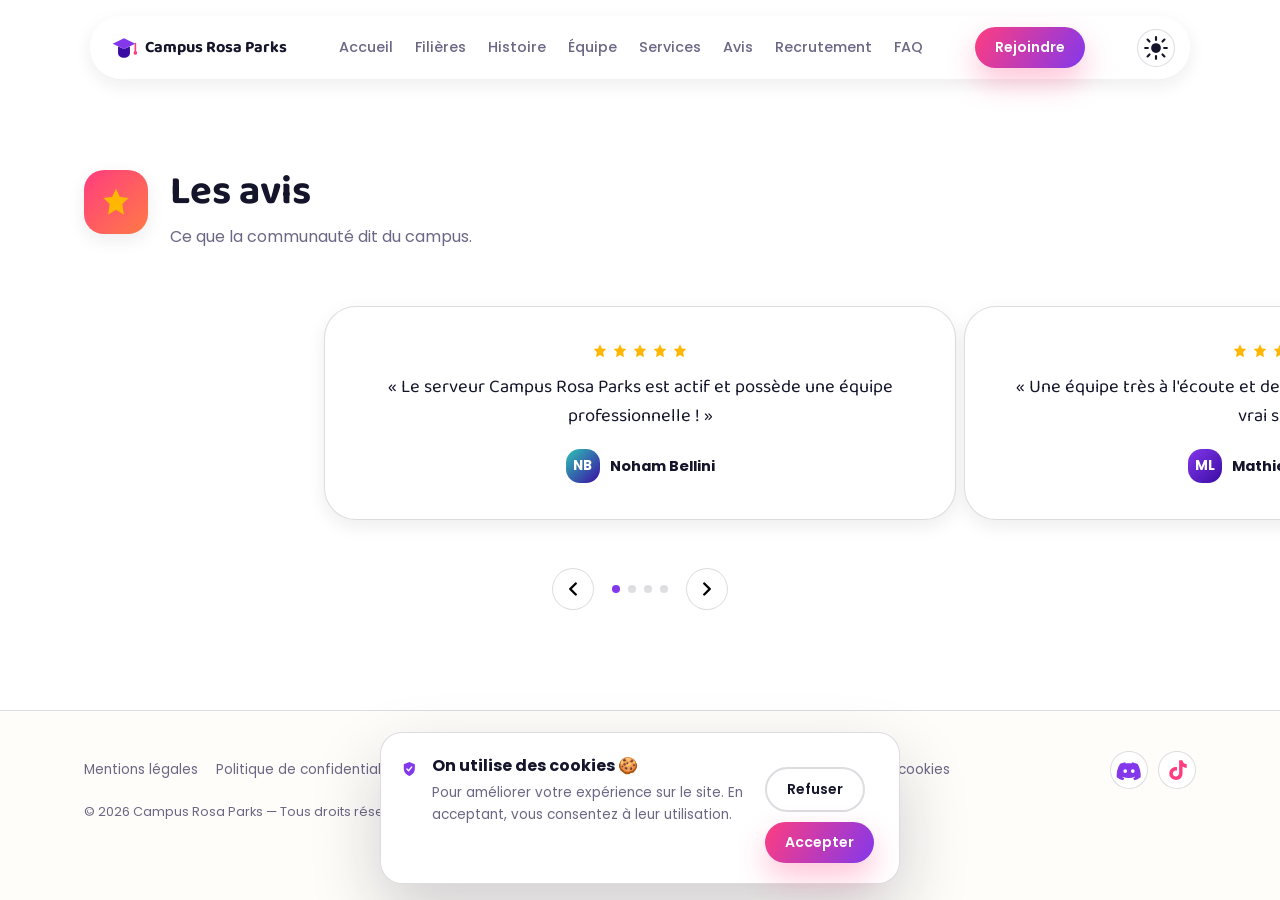
==== commit b1033d89: "Add files via upload" ====
--- a/avis.html
+++ b/avis.html
@@ -634,7 +634,6 @@
 <main id="top">
 <section class="section alt first" id="avis">
   <div class="wrap">
-    <a href="index.html" class="back-home btn btn-ghost btn-sm"><svg class="icon"><use href="#i-arrow"/></svg> Retour à l'accueil</a>
     <div class="section-head reveal">
       <div class="icon-badge grad-pink"><svg class="icon"><use href="#i-star"/></svg></div>
       <div>
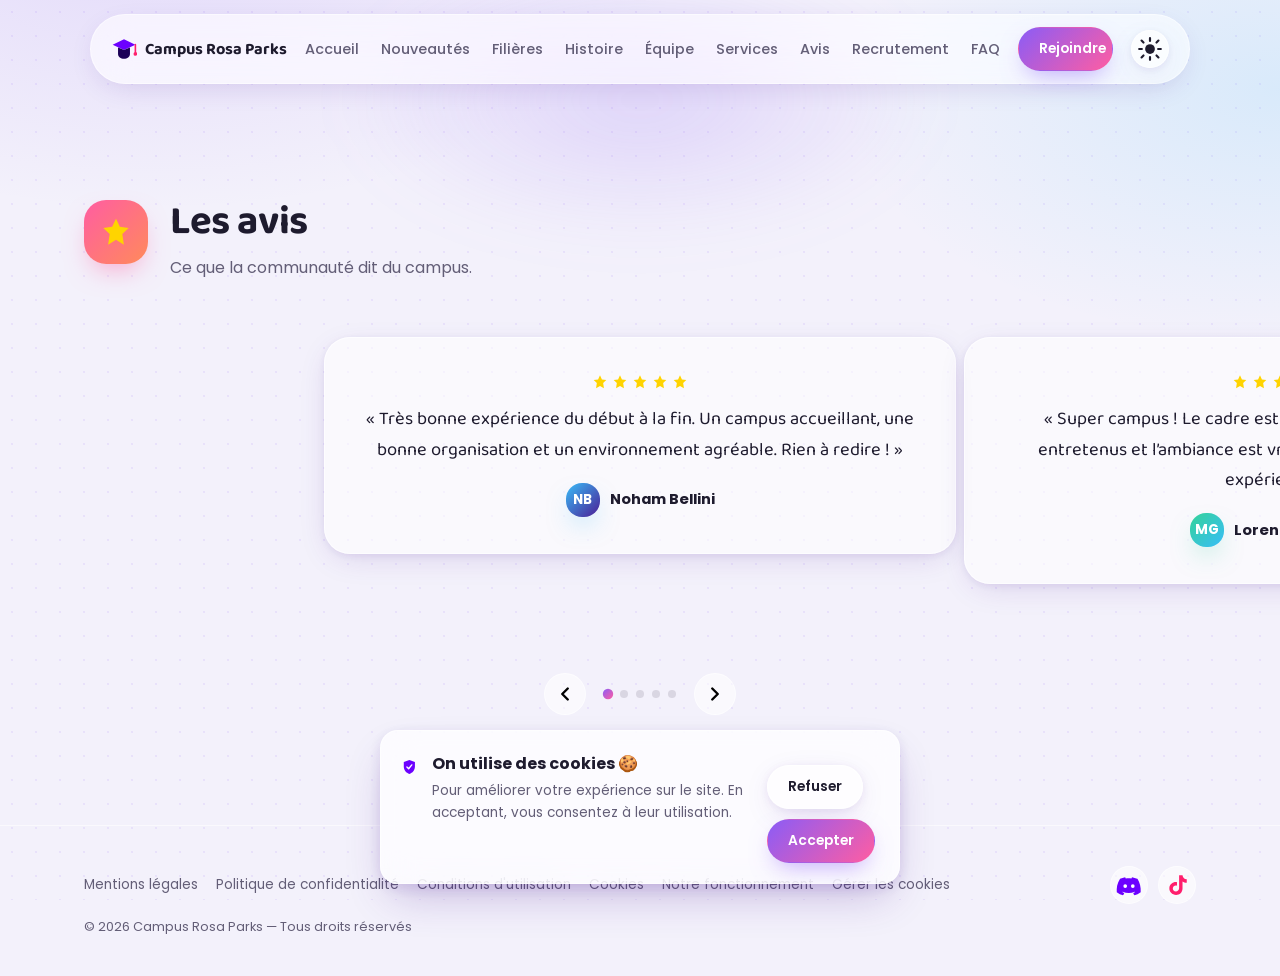
==== commit f07a084d: "Add files via upload" ====
--- a/avis.html
+++ b/avis.html
@@ -10,79 +10,109 @@
 <link href="https://fonts.googleapis.com/css2?family=Baloo+2:wght@500;600;700;800&family=Poppins:wght@400;500;600;700&display=swap" rel="stylesheet">
 <style>
 /* =========================================================
-   CAMPUS ROSA PARKS — DESIGN SYSTEM
+   CAMPUS ROSA PARKS — DESIGN SYSTEM v2 (Glassmorphism)
    ========================================================= */
 
 :root{
-  /* Palette */
-  --sun:#FFB703;
-  --tang:#FF7A45;
-  --pink:#FF3D7F;
-  --purple:#8338EC;
-  --deep:#3A0CA3;
-  --blue:#2EC4B6;
-  --green:#14B8A6;
-  --ink:#14142B;
-  --paper:#FFFDF9;
+  /* Palette — dégradés doux */
+  --sun:#FFC857;
+  --tang:#FF8A5B;
+  --pink:#FF5DA2;
+  --purple:#8B5CF6;
+  --deep:#4C1D95;
+  --blue:#38BDF8;
+  --green:#34D399;
+  --ink:#1E1B2E;
+  --paper:#F3F1FB;
   --paper-2:#FFFFFF;
-  --muted:#6B6785;
-  --line:rgba(20,20,43,.14);
-  --nav-bg:rgba(255,255,255,.75);
-  --nav-border:rgba(255,255,255,.6);
+  --muted:#635E77;
+  --line:rgba(30,27,46,.12);
+  --nav-bg:rgba(255,255,255,.6);
+  --nav-border:rgba(255,255,255,.5);
+  --dot:rgba(139,92,246,.10);
+
+  /* Glass tokens */
+  --glass-bg:rgba(255,255,255,.55);
+  --glass-bg-2:rgba(255,255,255,.72);
+  --glass-border:rgba(255,255,255,.6);
+  --glass-shadow:0 8px 32px -8px rgba(76,29,149,.18), 0 2px 8px rgba(76,29,149,.08);
+  --glass-shadow-hover:0 20px 44px -12px rgba(76,29,149,.30), 0 4px 14px rgba(76,29,149,.12);
+  --blur:18px;
 
   /* Type */
   --font-display:'Baloo 2', system-ui, sans-serif;
   --font-body:'Poppins', system-ui, -apple-system, sans-serif;
 
-  /* Radii & shadow */
-  --r-sm:14px;
-  --r-md:22px;
-  --r-lg:32px;
-  --r-pill:100px;
-  --shadow-sm:0 6px 18px rgba(20,20,43,.08);
-  --shadow-md:0 20px 45px rgba(20,20,43,.14);
-  --shadow-lg:0 30px 70px rgba(20,20,43,.20);
+  /* Radii & ombres */
+  --r-sm:10px;
+  --r-md:18px;
+  --r-lg:26px;
+  --r-pill:999px;
+  --bw:1px;
+  --shadow-sm:var(--glass-shadow);
+  --shadow-md:var(--glass-shadow-hover);
+  --shadow-lg:0 30px 60px -16px rgba(76,29,149,.35);
+
+  --ease:cubic-bezier(.16,1,.3,1);
 }
 
 @media (prefers-color-scheme: dark){
   :root:not([data-theme="light"]){
-    --paper:#0F0E1F;
-    --paper-2:#1D1C3A;
-    --ink:#F4F2FF;
-    --muted:#B3AED1;
-    --line:rgba(255,255,255,.14);
-    --nav-bg:rgba(24,23,51,.82);
-    --nav-border:rgba(255,255,255,.10);
+    --paper:#0E0B1C;
+    --paper-2:#171329;
+    --ink:#F1EEFB;
+    --muted:#A79FC9;
+    --line:rgba(241,238,251,.10);
+    --nav-bg:rgba(23,19,41,.55);
+    --nav-border:rgba(255,255,255,.08);
+    --dot:rgba(139,92,246,.16);
+    --glass-bg:rgba(255,255,255,.05);
+    --glass-bg-2:rgba(255,255,255,.08);
+    --glass-border:rgba(255,255,255,.1);
+    --glass-shadow:0 8px 32px -8px rgba(0,0,0,.5);
+    --glass-shadow-hover:0 20px 50px -12px rgba(0,0,0,.6);
   }
 }
 :root[data-theme="dark"]{
-  --paper:#0F0E1F;
-  --paper-2:#1D1C3A;
-  --ink:#F4F2FF;
-  --muted:#B3AED1;
-  --line:rgba(255,255,255,.14);
-  --nav-bg:rgba(24,23,51,.82);
-  --nav-border:rgba(255,255,255,.10);
+  --paper:#0E0B1C;
+  --paper-2:#171329;
+  --ink:#F1EEFB;
+  --muted:#A79FC9;
+  --line:rgba(241,238,251,.10);
+  --nav-bg:rgba(23,19,41,.55);
+  --nav-border:rgba(255,255,255,.08);
+  --dot:rgba(139,92,246,.16);
+  --glass-bg:rgba(255,255,255,.05);
+  --glass-bg-2:rgba(255,255,255,.08);
+  --glass-border:rgba(255,255,255,.1);
+  --glass-shadow:0 8px 32px -8px rgba(0,0,0,.5);
+  --glass-shadow-hover:0 20px 50px -12px rgba(0,0,0,.6);
 }
 
 /* ---------- Reset ---------- */
 *,*::before,*::after{box-sizing:border-box;}
 html,body{margin:0; padding:0;}
-html{scroll-behavior:smooth; scroll-padding-top:100px;}
+html{scroll-behavior:smooth; scroll-padding-top:130px;}
 body{
-  background:var(--paper);
+  background:
+    radial-gradient(900px 500px at 12% -10%, rgba(139,92,246,.16), transparent 60%),
+    radial-gradient(800px 460px at 100% 10%, rgba(56,189,248,.14), transparent 55%),
+    radial-gradient(var(--dot) 1.4px, transparent 1.4px) 0 0/24px 24px,
+    var(--paper);
+  background-attachment:fixed;
   color:var(--ink);
   font-family:var(--font-body);
   padding-top:env(safe-area-inset-top,0px);
   padding-bottom:env(safe-area-inset-bottom,0px);
   overflow-x:hidden;
 }
-h1,h2,h3{font-family:var(--font-display); line-height:1.1; margin:0;}
-p{margin:0; color:var(--muted); line-height:1.6;}
+h1,h2,h3{font-family:var(--font-display); line-height:1.12; margin:0; letter-spacing:-.01em;}
+p{margin:0; color:var(--muted); line-height:1.65;}
 a{color:inherit; text-decoration:none;}
 button{font-family:inherit; cursor:pointer;}
 img{max-width:100%; display:block;}
 .wrap{max-width:1160px; margin:0 auto; padding:0 24px;}
+::selection{background:var(--purple); color:#fff;}
 
 /* ---------- Icons ---------- */
 .icon{width:22px; height:22px; display:inline-block; vertical-align:middle;}
@@ -91,74 +121,84 @@
 .icon-md{width:32px; height:32px;}
 .icon-lg{width:44px; height:44px;}
 
+/* ---------- Glass base (mixin-like, reused via multiple selectors) ---------- */
+.float-card,.value-card,.filiere-card,.bento-card,.member-card,.svc-card,.quick-card,
+.review-card,.step,.news-card,.faq-item,.timeline-item b,.cookie-banner,.refused-box,
+.back-to-top,.theme-toggle,.nav-inner,.legal-note,.status,.role-tag{
+  backdrop-filter:blur(var(--blur)) saturate(160%);
+  -webkit-backdrop-filter:blur(var(--blur)) saturate(160%);
+}
+
 /* ---------- Buttons ---------- */
 .btn{
   display:inline-flex; align-items:center; gap:8px;
-  padding:14px 28px; border-radius:var(--r-pill);
-  font-weight:600; font-size:.98rem; border:none;
-  transition:transform .2s ease, box-shadow .2s ease, background .2s ease;
-}
-.btn-sm{padding:10px 20px; font-size:.88rem;}
+  padding:15px 28px; border-radius:var(--r-pill);
+  font-weight:600; font-size:.96rem; border:1px solid transparent;
+  transition:transform .35s var(--ease), box-shadow .35s var(--ease), background .35s var(--ease), filter .35s var(--ease);
+  position:relative; overflow:hidden;
+}
+.btn-sm{padding:11px 20px; font-size:.86rem;}
 .btn-primary{
-  background:linear-gradient(120deg, var(--pink), var(--purple));
-  color:#fff; box-shadow:0 14px 30px rgba(255,61,127,.30);
-}
-.btn-primary:hover{transform:translateY(-3px); box-shadow:0 18px 36px rgba(255,61,127,.4);}
+  background:linear-gradient(135deg, var(--purple), var(--pink));
+  color:#fff;
+  box-shadow:0 10px 24px -8px rgba(139,92,246,.55);
+}
+.btn-primary:hover{transform:translateY(-3px); box-shadow:0 16px 34px -8px rgba(139,92,246,.65); filter:brightness(1.06);}
+.btn-primary:active{transform:translateY(-1px) scale(.98);}
 .btn-ghost{
-  background:transparent; color:var(--ink); border:2px solid var(--line);
-}
-.btn-ghost:hover{border-color:var(--purple); color:var(--purple);}
-
-/* ---------- Reveal-on-scroll ----------
-   Important : le contenu est visible PAR DEFAUT (pas de opacity:0 en CSS).
-   C'est le JS qui applique l'état caché en style inline avant d'observer,
-   pour que la page reste lisible même si le script ne se charge pas. */
-.reveal{transition:opacity .7s ease, transform .7s ease;}
+  background:var(--glass-bg); color:var(--ink); border:1px solid var(--glass-border);
+  box-shadow:var(--glass-shadow);
+}
+.btn-ghost:hover{transform:translateY(-3px); box-shadow:var(--glass-shadow-hover); background:var(--glass-bg-2);}
+.btn-ghost:active{transform:translateY(-1px) scale(.98);}
+
+/* ---------- Reveal-on-scroll ---------- */
+.reveal{transition:opacity .8s var(--ease), transform .8s var(--ease);}
 
 /* =========================================================
-   NAVIGATION — pilule flottante
+   NAVIGATION — capsule flottante en verre
    ========================================================= */
 .nav-float{
-  position:fixed; top:16px; top:calc(16px + env(safe-area-inset-top,0px));
-  left:16px; right:16px; z-index:200;
-  display:flex; justify-content:center;
+  position:fixed; top:14px; left:0; right:0; z-index:200;
+  padding-top:env(safe-area-inset-top,0px);
+  display:flex; justify-content:center; padding-left:16px; padding-right:16px;
 }
 .nav-inner{
   width:100%; max-width:1100px;
   display:flex; align-items:center; justify-content:space-between; gap:18px;
   background:var(--nav-bg);
-  backdrop-filter:blur(16px);
   border:1px solid var(--nav-border);
   border-radius:var(--r-pill);
-  padding:10px 14px 10px 20px;
-  box-shadow:var(--shadow-sm);
-  transition:box-shadow .3s ease, background .25s ease, border-color .25s ease;
-}
-.nav-float.scrolled .nav-inner{box-shadow:var(--shadow-md);}
+  padding:12px 20px;
+  box-shadow:0 8px 30px -10px rgba(76,29,149,.20);
+  transition:box-shadow .3s var(--ease), background .3s var(--ease), transform .3s var(--ease);
+}
+.nav-float.scrolled .nav-inner{box-shadow:0 14px 40px -10px rgba(76,29,149,.30); transform:translateY(2px);}
 .brand{display:flex; align-items:center; gap:8px; font-family:var(--font-display); font-weight:700; font-size:1.02rem; white-space:nowrap;}
 .nav-links{display:flex; gap:22px;}
-.nav-links a{font-size:.9rem; font-weight:500; color:var(--muted); transition:color .2s;}
-.nav-links a:hover{color:var(--pink);}
+.nav-links a{font-size:.9rem; font-weight:500; color:var(--muted); transition:color .25s;}
+.nav-links a:hover{color:var(--purple);}
 .nav-cta{white-space:nowrap;}
 .nav-burger{display:none; background:none; border:none; color:var(--ink); padding:6px;}
 .theme-toggle{
   display:flex; align-items:center; justify-content:center; flex-shrink:0;
-  width:38px; height:38px; border-radius:50%; border:1px solid var(--line);
-  background:var(--paper-2); color:var(--ink); padding:0; transition:transform .2s ease, background .2s ease;
-}
-.theme-toggle:hover{transform:translateY(-2px);}
+  width:38px; height:38px; border-radius:50%; border:1px solid var(--glass-border);
+  background:var(--glass-bg); color:var(--ink); padding:0; box-shadow:var(--glass-shadow);
+  transition:transform .35s var(--ease), box-shadow .35s var(--ease), background .3s ease;
+}
+.theme-toggle:hover{transform:translateY(-2px) rotate(-12deg); background:var(--glass-bg-2);}
 .theme-toggle .icon-moon{display:none;}
 :root[data-theme="dark"] .theme-toggle .icon-sun{display:none;}
 :root[data-theme="dark"] .theme-toggle .icon-moon{display:block;}
 
 @media (max-width:900px){
   .nav-links{
-    position:fixed; top:82px; left:16px; right:16px;
-    background:var(--paper-2); border-radius:var(--r-md); box-shadow:var(--shadow-md);
-    flex-direction:column; padding:18px; gap:14px;
-    transform:translateY(-14px); opacity:0; pointer-events:none; transition:.25s ease;
+    position:fixed; top:96px; left:16px; right:16px;
+    background:var(--glass-bg-2); border:1px solid var(--glass-border); border-radius:var(--r-md); box-shadow:var(--glass-shadow-hover);
+    flex-direction:column; padding:18px; gap:14px; backdrop-filter:blur(24px) saturate(160%);
+    transform:translateY(-14px) scale(.97); opacity:0; pointer-events:none; transition:.35s var(--ease);
   }
-  .nav-links.open{transform:translateY(0); opacity:1; pointer-events:auto;}
+  .nav-links.open{transform:translateY(0) scale(1); opacity:1; pointer-events:auto;}
   .nav-cta{display:none;}
   .nav-burger{display:block;}
 }
@@ -167,40 +207,53 @@
    HERO
    ========================================================= */
 .hero{
-  position:relative; padding:170px 24px 220px; overflow:hidden;
+  position:relative; padding:200px 24px 200px; overflow:hidden;
   text-align:center; isolation:isolate;
 }
-.blob{position:absolute; border-radius:50%; filter:blur(60px); opacity:.55; z-index:-1; animation:float-blob 16s ease-in-out infinite;}
-.blob-a{width:420px; height:420px; background:var(--pink); top:-140px; left:-100px;}
-.blob-b{width:380px; height:380px; background:var(--blue); top:60px; right:-140px; animation-delay:-5s;}
-.blob-c{width:320px; height:320px; background:var(--sun); bottom:-160px; left:38%; animation-delay:-10s;}
-@keyframes float-blob{
-  0%,100%{transform:translate(0,0) scale(1);}
-  50%{transform:translate(30px,-40px) scale(1.08);}
-}
+.blob{
+  position:absolute; border-radius:50%; filter:blur(60px); opacity:.55; z-index:-1;
+  animation:blob-float 14s var(--ease) infinite alternate;
+}
+.blob-a{width:360px; height:360px; top:-120px; right:-80px; background:radial-gradient(circle at 30% 30%, var(--purple), transparent 70%); animation-delay:0s;}
+.blob-b{width:320px; height:320px; bottom:-140px; left:-100px; background:radial-gradient(circle at 30% 30%, var(--blue), transparent 70%); animation-delay:-4s;}
+.blob-c{width:260px; height:260px; top:40%; left:50%; background:radial-gradient(circle at 30% 30%, var(--pink), transparent 70%); animation-delay:-8s; opacity:.4;}
+@keyframes blob-float{
+  0%{transform:translate(0,0) scale(1);}
+  100%{transform:translate(30px,-24px) scale(1.12);}
+}
+.hero::before,.hero::after{content:none;}
 .hero-content{max-width:720px; margin:0 auto;}
 .badge{
-  display:inline-block; background:var(--paper-2); border:1px solid var(--line);
-  padding:8px 18px; border-radius:var(--r-pill); font-size:.85rem; font-weight:600;
-  margin-bottom:22px; box-shadow:var(--shadow-sm);
-}
-.hero h1{font-size:clamp(2.4rem,6vw,4rem); font-weight:800; letter-spacing:-.01em;}
+  display:inline-block; background:var(--glass-bg); color:var(--ink); border:1px solid var(--glass-border);
+  padding:9px 20px; border-radius:var(--r-pill); font-size:.85rem; font-weight:600;
+  margin-bottom:24px; box-shadow:var(--glass-shadow);
+  animation:fade-down .8s var(--ease) both;
+}
+@keyframes fade-down{from{opacity:0; transform:translateY(-10px);} to{opacity:1; transform:translateY(0);}}
+.hero h1{font-size:clamp(2.4rem,6vw,4.2rem); font-weight:700; letter-spacing:-.02em;}
 .text-gradient{
-  background:linear-gradient(120deg, var(--pink), var(--purple));
+  background:linear-gradient(120deg, var(--purple), var(--pink), var(--blue), var(--purple));
+  background-size:300% auto;
   -webkit-background-clip:text; background-clip:text; color:transparent;
-}
-.hero .lede{max-width:52ch; margin:22px auto 0; font-size:1.08rem;}
-.hero-actions{display:flex; gap:14px; justify-content:center; margin-top:32px; flex-wrap:wrap;}
+  animation:gradient-shift 6s ease infinite;
+}
+@keyframes gradient-shift{
+  0%{background-position:0% 50%;} 50%{background-position:100% 50%;} 100%{background-position:0% 50%;}
+}
+.hero .lede{max-width:52ch; margin:22px auto 0; font-size:1.1rem;}
+.hero-actions{display:flex; gap:14px; justify-content:center; margin-top:34px; flex-wrap:wrap;}
 
 .hero-cards{
-  position:relative; max-width:900px; margin:70px auto 0;
+  position:relative; max-width:900px; margin:74px auto 0;
   display:flex; justify-content:center; gap:22px; flex-wrap:wrap;
 }
 .float-card{
-  background:var(--paper-2); border-radius:var(--r-md); box-shadow:var(--shadow-md);
-  padding:18px 24px; display:flex; align-items:center; gap:14px; text-align:left;
+  background:var(--glass-bg); border:1px solid var(--glass-border); border-radius:var(--r-md); box-shadow:var(--glass-shadow);
+  padding:18px 26px; display:flex; align-items:center; gap:14px; text-align:left;
   animation:float-card 6s ease-in-out infinite;
-}
+  transition:box-shadow .35s var(--ease), transform .35s var(--ease);
+}
+.float-card:hover{box-shadow:var(--glass-shadow-hover);}
 .float-card div{display:flex; flex-direction:column;}
 .float-card b{font-family:var(--font-display); font-size:1.5rem;}
 .float-card span{font-size:.8rem; color:var(--muted);}
@@ -209,28 +262,39 @@
 .fc-3{animation-delay:-4s;}
 @keyframes float-card{
   0%,100%{transform:translateY(0);}
-  50%{transform:translateY(-12px);}
-}
-.fc-2{ }
+  50%{transform:translateY(-14px);}
+}
 
 /* =========================================================
    SECTIONS
    ========================================================= */
-.section{padding:100px 0;}
-.section.alt{background:var(--paper-2);}
+.section{padding:110px 0; position:relative;}
+.section.alt{background:transparent;}
+.section.first{padding-top:200px;}
+.section.first::before{
+  content:""; position:absolute; top:-40px; left:50%; width:600px; height:280px; transform:translateX(-50%);
+  background:radial-gradient(ellipse at center, rgba(139,92,246,.20), transparent 70%);
+  filter:blur(30px); z-index:-1; pointer-events:none;
+}
+.legal-hero::before{
+  content:""; position:absolute; top:-20px; left:50%; width:520px; height:240px; transform:translateX(-50%);
+  background:radial-gradient(ellipse at center, rgba(56,189,248,.18), transparent 70%);
+  filter:blur(30px); z-index:-1; pointer-events:none;
+}
 .section-head{display:flex; align-items:flex-start; gap:22px; margin-bottom:52px; max-width:760px;}
 .section-head h2{font-size:clamp(1.8rem,3.6vw,2.5rem); font-weight:700; margin-bottom:10px;}
 .icon-badge{
-  width:64px; height:64px; border-radius:20px; flex-shrink:0;
-  display:flex; align-items:center; justify-content:center; box-shadow:var(--shadow-sm);
+  width:64px; height:64px; border-radius:22px; flex-shrink:0;
+  display:flex; align-items:center; justify-content:center; box-shadow:var(--glass-shadow);
+  transition:transform .4s var(--ease);
 }
 .icon-badge .icon{width:32px; height:32px;}
-.grad-purple{background:linear-gradient(135deg,#8338EC,#3A0CA3); color:#fff;}
-.grad-blue{background:linear-gradient(135deg,#2EC4B6,#3A0CA3); color:#fff;}
-.grad-pink{background:linear-gradient(135deg,#FF3D7F,#FF7A45); color:#fff;}
-.grad-green{background:linear-gradient(135deg,#14B8A6,#2EC4B6); color:#fff;}
-.grad-orange{background:linear-gradient(135deg,#FFB703,#FF7A45); color:#fff;}
-.grad-muted{background:var(--line); color:var(--muted);}
+.grad-purple{background:linear-gradient(135deg,#8B5CF6,#4C1D95); color:#fff; box-shadow:0 12px 26px -8px rgba(139,92,246,.55);}
+.grad-blue{background:linear-gradient(135deg,#38BDF8,#4C1D95); color:#fff; box-shadow:0 12px 26px -8px rgba(56,189,248,.5);}
+.grad-pink{background:linear-gradient(135deg,#FF5DA2,#FF8A5B); color:#fff; box-shadow:0 12px 26px -8px rgba(255,93,162,.5);}
+.grad-green{background:linear-gradient(135deg,#34D399,#38BDF8); color:#fff; box-shadow:0 12px 26px -8px rgba(52,211,153,.5);}
+.grad-orange{background:linear-gradient(135deg,#FFC857,#FF8A5B); color:#fff; box-shadow:0 12px 26px -8px rgba(255,200,87,.5);}
+.grad-muted{background:var(--glass-bg); color:var(--muted); border:1px solid var(--glass-border); box-shadow:none;}
 
 /* ---- Texte long & valeurs ---- */
 .text-block{max-width:74ch; display:flex; flex-direction:column; gap:16px; margin-bottom:36px;}
@@ -238,51 +302,54 @@
 .sub-title{font-size:1.3rem; font-weight:700; margin:44px 0 20px;}
 .values-grid{display:grid; grid-template-columns:repeat(4,1fr); gap:18px;}
 .value-card{
-  background:var(--paper-2); border:1px solid var(--line); border-radius:var(--r-md);
+  background:var(--glass-bg); border:1px solid var(--glass-border); border-radius:var(--r-md);
   padding:22px; display:flex; flex-direction:column; gap:8px; align-items:flex-start;
-  transition:transform .2s ease, box-shadow .2s ease;
-}
-.value-card:hover{transform:translateY(-4px); box-shadow:var(--shadow-sm);}
+  box-shadow:var(--glass-shadow);
+  transition:transform .4s var(--ease), box-shadow .4s var(--ease), background .4s var(--ease);
+}
+.value-card:hover{transform:translateY(-6px); box-shadow:var(--glass-shadow-hover); background:var(--glass-bg-2);}
 .value-card b{font-size:1rem;}
 .value-card p{font-size:.86rem;}
 
 /* ---- Filières ---- */
 .filiere-grid{display:grid; grid-template-columns:repeat(2,1fr); gap:20px;}
 .filiere-card{
-  background:var(--paper-2); border:1px solid var(--line); border-radius:var(--r-lg);
-  padding:26px 28px; display:flex; flex-direction:column; gap:14px;
-  transition:transform .2s ease, box-shadow .2s ease;
-}
-.filiere-card:hover{transform:translateY(-4px); box-shadow:var(--shadow-sm);}
+  background:var(--glass-bg); border:1px solid var(--glass-border); border-radius:var(--r-lg);
+  padding:26px 28px; display:flex; flex-direction:column; gap:14px; box-shadow:var(--glass-shadow);
+  transition:transform .4s var(--ease), box-shadow .4s var(--ease), background .4s var(--ease);
+}
+.filiere-card:hover{transform:translateY(-6px); box-shadow:var(--glass-shadow-hover); background:var(--glass-bg-2);}
 .filiere-card-head{display:flex; align-items:center; gap:12px;}
-.filiere-card-head .icon-badge{width:44px; height:44px; border-radius:14px;}
+.filiere-card-head .icon-badge{width:44px; height:44px; border-radius:16px;}
 .filiere-card-head .icon-badge .icon{width:22px; height:22px;}
 .filiere-card-head b{font-family:var(--font-display); font-size:1.08rem;}
 .filiere-list{list-style:none; margin:0; padding:0; display:flex; flex-direction:column; gap:8px;}
 .filiere-list li{
   font-size:.92rem; color:var(--ink); display:flex; align-items:center; gap:10px;
-  padding:9px 12px; border-radius:var(--r-sm); background:var(--paper); border:1px solid var(--line);
-}
+  padding:9px 12px; border-radius:var(--r-sm); background:rgba(255,255,255,.35); border:1px solid var(--glass-border);
+}
+:root[data-theme="dark"] .filiere-list li{background:rgba(255,255,255,.04);}
 .filiere-list li .icon{width:8px; height:8px; border-radius:50%; background:var(--purple); flex-shrink:0;}
 
 /* ---- Frise chronologique ---- */
-.timeline{position:relative; display:flex; flex-direction:column; gap:34px; padding-left:26px; border-left:2px solid var(--line);}
+.timeline{position:relative; display:flex; flex-direction:column; gap:34px; padding-left:30px; border-left:2px solid transparent;
+  border-image:linear-gradient(var(--purple),var(--blue)) 1;}
 .timeline-item{position:relative;}
 .timeline-dot{
-  position:absolute; left:-32px; top:4px; width:14px; height:14px; border-radius:50%;
-  background:linear-gradient(135deg,var(--pink),var(--purple)); box-shadow:0 0 0 4px var(--paper-2);
-}
-.timeline-item b{display:block; font-size:1.02rem; margin-bottom:4px;}
+  position:absolute; left:-38px; top:0; width:16px; height:16px; border-radius:50%;
+  background:linear-gradient(135deg,var(--purple),var(--pink)); box-shadow:0 0 0 4px var(--glass-bg), 0 0 14px rgba(139,92,246,.6);
+}
+.timeline-item b{display:block; font-size:1.02rem; margin-bottom:4px; backdrop-filter:none;}
 .timeline-item p{font-size:.92rem; max-width:60ch;}
 
 /* ---- Bento (Qui sommes-nous) ---- */
 .bento{display:grid; grid-template-columns:repeat(3,1fr); gap:20px;}
 .bento-card{
-  background:var(--paper-2); border:1px solid var(--line); border-radius:var(--r-lg);
+  background:var(--glass-bg); border:1px solid var(--glass-border); border-radius:var(--r-lg);
   padding:30px; text-align:center; display:flex; flex-direction:column; align-items:center; gap:8px;
-  box-shadow:var(--shadow-sm); transition:transform .25s ease, box-shadow .25s ease;
-}
-.bento-card:hover{transform:translateY(-6px); box-shadow:var(--shadow-md);}
+  box-shadow:var(--glass-shadow); transition:transform .4s var(--ease), box-shadow .4s var(--ease);
+}
+.bento-card:hover{transform:translateY(-8px); box-shadow:var(--glass-shadow-hover);}
 .bento-card .icon-lg{margin-bottom:6px;}
 .bento-card b{font-family:var(--font-display); font-size:2.2rem;}
 .bento-card span{color:var(--muted); font-size:.92rem;}
@@ -295,23 +362,24 @@
 }
 .team-grid{display:grid; grid-template-columns:repeat(3,1fr); gap:18px;}
 .member-card{
-  background:var(--paper-2); border:1px solid var(--line); border-radius:var(--r-md);
-  padding:24px; display:flex; flex-direction:column; gap:6px; align-items:flex-start;
-  transition:transform .2s ease, box-shadow .2s ease;
-}
-.member-card:hover{transform:translateY(-4px); box-shadow:var(--shadow-sm);}
+  background:var(--glass-bg); border:1px solid var(--glass-border); border-radius:var(--r-md);
+  padding:24px; display:flex; flex-direction:column; gap:6px; align-items:flex-start; box-shadow:var(--glass-shadow);
+  transition:transform .4s var(--ease), box-shadow .4s var(--ease);
+}
+.member-card:hover{transform:translateY(-6px); box-shadow:var(--glass-shadow-hover);}
 .member-card.wide{grid-column:span 2;}
 .member-card.empty{opacity:.6;}
 .avatar{
-  width:46px; height:46px; border-radius:14px; color:#fff; font-weight:700; font-size:.85rem;
+  width:46px; height:46px; border-radius:16px; color:#fff; font-weight:700; font-size:.85rem;
   display:flex; align-items:center; justify-content:center; margin-bottom:6px;
 }
 .avatar.sm{width:34px; height:34px; margin:0;}
 .member-card b{font-size:1rem;}
 .role-tag{
-  font-size:.76rem; color:var(--muted); background:var(--paper); border:1px solid var(--line);
+  font-size:.76rem; color:var(--muted); background:rgba(255,255,255,.4); border:1px solid var(--glass-border);
   padding:4px 12px; border-radius:var(--r-pill);
 }
+:root[data-theme="dark"] .role-tag{background:rgba(255,255,255,.05);}
 .member-card a{font-size:.86rem; color:var(--blue);}
 .member-card a:hover{color:var(--pink);}
 .member-card .na{font-size:.86rem; color:var(--muted);}
@@ -319,25 +387,25 @@
 /* ---- Services ---- */
 .svc-grid{display:grid; grid-template-columns:repeat(3,1fr); gap:20px;}
 .svc-card{
-  background:var(--paper-2); border:1px solid var(--line); border-radius:var(--r-lg);
-  padding:30px; display:flex; flex-direction:column; gap:10px; align-items:flex-start;
-  transition:transform .25s ease, box-shadow .25s ease, border-color .25s ease;
-}
-.svc-card:hover{transform:translateY(-6px); box-shadow:var(--shadow-md); border-color:var(--purple);}
+  background:var(--glass-bg); border:1px solid var(--glass-border); border-radius:var(--r-lg);
+  padding:30px; display:flex; flex-direction:column; gap:10px; align-items:flex-start; box-shadow:var(--glass-shadow);
+  transition:transform .4s var(--ease), box-shadow .4s var(--ease), border-color .4s var(--ease);
+}
+.svc-card:hover{transform:translateY(-8px); box-shadow:var(--glass-shadow-hover); border-color:var(--purple);}
 .svc-card b{font-family:var(--font-display); font-size:1.2rem;}
 .svc-card p{font-size:.9rem;}
 .svc-card.soon{opacity:.6;}
-.status{font-size:.76rem; font-weight:600; padding:5px 14px; border-radius:var(--r-pill);}
-.status.ok{background:rgba(6,214,160,.15); color:#04967a;}
-.status.wait{background:var(--line); color:var(--muted);}
+.status{font-size:.76rem; font-weight:700; padding:5px 14px; border-radius:var(--r-pill); border:1px solid var(--glass-border);}
+.status.ok{background:linear-gradient(135deg,var(--green),var(--blue)); color:#fff; border:none;}
+.status.wait{background:var(--glass-bg); color:var(--muted);}
 
 /* ---- Avis / carrousel ---- */
 .carousel{max-width:640px; margin:0 auto;}
-.carousel-track{display:flex; transition:transform .5s ease;}
+.carousel-track{display:flex; transition:transform .6s var(--ease);}
 .carousel-slide{min-width:100%; padding:4px;}
 .review-card{
-  background:var(--paper-2); border:1px solid var(--line); border-radius:var(--r-lg);
-  padding:36px; text-align:center; box-shadow:var(--shadow-sm);
+  background:var(--glass-bg); border:1px solid var(--glass-border); border-radius:var(--r-lg);
+  padding:36px; text-align:center; box-shadow:var(--glass-shadow);
 }
 .review-card.invite{display:flex; flex-direction:column; align-items:center; gap:14px;}
 .stars{display:flex; gap:4px; justify-content:center; color:var(--sun); margin-bottom:14px;}
@@ -346,56 +414,75 @@
 .who b{font-size:.92rem;}
 .carousel-controls{display:flex; align-items:center; justify-content:center; gap:18px; margin-top:24px;}
 .carousel-controls button{
-  width:42px; height:42px; border-radius:50%; border:1px solid var(--line);
-  background:var(--paper-2); display:flex; align-items:center; justify-content:center;
-  transition:background .2s ease, color .2s ease;
-}
-.carousel-controls button:hover{background:var(--purple); color:#fff;}
+  width:42px; height:42px; border-radius:50%; border:1px solid var(--glass-border);
+  background:var(--glass-bg); display:flex; align-items:center; justify-content:center;
+  transition:background .3s ease, color .3s ease, transform .3s var(--ease);
+}
+.carousel-controls button:hover{background:linear-gradient(135deg,var(--purple),var(--pink)); color:#fff; transform:translateY(-2px);}
 .carousel-dots{display:flex; gap:8px;}
-.carousel-dots span{width:8px; height:8px; border-radius:50%; background:var(--line); transition:background .2s ease;}
-.carousel-dots span.active{background:var(--purple);}
+.carousel-dots span{width:8px; height:8px; border-radius:50%; background:var(--line); transition:background .3s ease, transform .3s ease;}
+.carousel-dots span.active{background:linear-gradient(135deg,var(--purple),var(--pink)); transform:scale(1.3);}
 
 /* ---- Recrutement ---- */
 .steps{display:grid; grid-template-columns:repeat(3,1fr); gap:20px; margin-bottom:40px;}
 .step{
-  position:relative; background:var(--paper-2); border:1px solid var(--line); border-radius:var(--r-lg);
-  padding:32px 26px; display:flex; flex-direction:column; gap:8px; align-items:flex-start;
-}
+  position:relative; background:var(--glass-bg); border:1px solid var(--glass-border); border-radius:var(--r-lg);
+  padding:32px 26px; display:flex; flex-direction:column; gap:8px; align-items:flex-start; box-shadow:var(--glass-shadow);
+  transition:transform .4s var(--ease), box-shadow .4s var(--ease);
+}
+.step:hover{transform:translateY(-6px); box-shadow:var(--glass-shadow-hover);}
 .step-n{
   position:absolute; top:-14px; right:20px; width:32px; height:32px; border-radius:50%;
   background:linear-gradient(135deg,var(--pink),var(--purple)); color:#fff;
   display:flex; align-items:center; justify-content:center; font-weight:700; font-size:.85rem;
+  box-shadow:0 6px 16px -4px rgba(139,92,246,.6);
 }
 .step b{font-size:1.05rem; margin-top:6px;}
 .step p{font-size:.9rem;}
 .cta-banner{
-  background:linear-gradient(135deg,var(--deep),var(--purple)); color:#fff; border-radius:var(--r-lg); padding:36px 40px;
+  background:linear-gradient(135deg,var(--deep),var(--purple),var(--pink)); background-size:200% auto;
+  color:#fff; border-radius:var(--r-lg); padding:36px 40px;
   display:flex; align-items:center; justify-content:space-between; gap:24px; flex-wrap:wrap;
+  box-shadow:0 20px 44px -14px rgba(76,29,149,.5); animation:gradient-shift 8s ease infinite;
 }
 .cta-banner b{font-family:var(--font-display); font-size:1.2rem; display:block; margin-bottom:6px;}
-.cta-banner p{color:rgba(255,255,255,.7);}
+.cta-banner p{color:rgba(255,255,255,.78);}
 
 /* ---- FAQ ---- */
-.faq-list{max-width:760px;}
-.faq-item{border-bottom:1px solid var(--line);}
+.faq-list{max-width:760px; display:flex; flex-direction:column; gap:12px;}
+.faq-item{
+  border-bottom:none; background:var(--glass-bg); border:1px solid var(--glass-border);
+  border-radius:var(--r-md); box-shadow:var(--glass-shadow); overflow:hidden;
+  transition:box-shadow .3s var(--ease);
+}
+.faq-item.open{box-shadow:var(--glass-shadow-hover);}
 .faq-q{
-  width:100%; background:none; border:none; text-align:left; padding:20px 4px;
+  width:100%; background:none; border:none; text-align:left; padding:20px 22px;
   display:flex; justify-content:space-between; align-items:center; font-weight:600; font-size:1rem; color:var(--ink);
 }
-.faq-q .icon{transition:transform .25s ease; color:var(--muted);}
+.faq-q .icon{transition:transform .35s var(--ease); color:var(--muted);}
 .faq-item.open .faq-q .icon{transform:rotate(180deg); color:var(--purple);}
-.faq-a{max-height:0; overflow:hidden; transition:max-height .3s ease;}
-.faq-a p{padding:0 4px 20px;}
+.faq-a{max-height:0; overflow:hidden; transition:max-height .4s var(--ease);}
+.faq-a p{padding:0 22px 20px;}
 
 /* =========================================================
    FOOTER
    ========================================================= */
-footer{border-top:1px solid var(--line); padding:40px 0;}
-.footer-inner{display:flex; flex-direction:column; gap:16px;}
+footer{border-top:1px solid var(--glass-border); padding:40px 0; position:relative;}
+.footer-inner{display:flex; flex-direction:row; align-items:center; justify-content:space-between; flex-wrap:wrap; gap:14px;}
+.footer-inner .footer-base{order:3; width:100%;}
 .footer-links{display:flex; gap:18px; flex-wrap:wrap; align-items:center;}
-.footer-links a, .link-btn{font-size:.85rem; color:var(--muted); background:none; border:none; padding:0;}
+.footer-links a, .link-btn{font-size:.85rem; color:var(--muted); background:none; border:none; padding:0; transition:color .25s;}
 .footer-links a:hover, .link-btn:hover{color:var(--pink);}
 .footer-base{font-size:.8rem; color:var(--muted);}
+.footer-social{display:flex; gap:10px;}
+.footer-social a{
+  width:38px; height:38px; border-radius:50%; border:1px solid var(--glass-border);
+  background:var(--glass-bg); display:flex; align-items:center; justify-content:center;
+  color:var(--muted); transition:transform .35s var(--ease), color .3s ease, background .3s ease;
+}
+.footer-social a:hover{transform:translateY(-4px); color:#fff; background:linear-gradient(135deg,var(--purple),var(--pink));}
+@media (max-width:640px){.footer-inner{flex-direction:column; align-items:flex-start;}}
 
 /* =========================================================
    COOKIES
@@ -403,22 +490,24 @@
 .cookie-banner{
   position:fixed; left:16px; right:16px; bottom:calc(16px + env(safe-area-inset-bottom,0px));
   max-width:520px; margin:0 auto; z-index:300;
-  background:var(--paper-2); border:1px solid var(--line); border-radius:var(--r-md);
-  box-shadow:var(--shadow-lg); padding:20px; display:flex; gap:14px; align-items:flex-start;
-}
+  background:var(--glass-bg-2); border:1px solid var(--glass-border); border-radius:var(--r-md);
+  box-shadow:var(--glass-shadow-hover); padding:20px; display:flex; gap:14px; align-items:flex-start;
+  animation:fade-up .5s var(--ease) both;
+}
+@keyframes fade-up{from{opacity:0; transform:translateY(20px);} to{opacity:1; transform:translateY(0);}}
 .cookie-text b{display:block; margin-bottom:4px;}
 .cookie-text p{font-size:.85rem;}
 .cookie-actions{display:flex; gap:10px; margin-top:14px; flex-wrap:wrap;}
-@media (max-width:520px){
-  .cookie-banner{flex-direction:column;}
-}
+@media (max-width:520px){.cookie-banner{flex-direction:column;}}
 
 .refused-overlay{
-  display:none; position:fixed; inset:0; z-index:400; background:rgba(15,14,31,.75);
-  align-items:center; justify-content:center; padding:24px; backdrop-filter:blur(4px);
+  display:none; position:fixed; inset:0; z-index:400; background:rgba(10,7,20,.55);
+  align-items:center; justify-content:center; padding:24px; backdrop-filter:blur(10px);
 }
 .refused-box{
-  background:var(--paper-2); border-radius:var(--r-lg); padding:40px; max-width:380px; text-align:center;
+  background:var(--glass-bg-2); border:1px solid var(--glass-border); border-radius:var(--r-lg); padding:40px;
+  max-width:380px; text-align:center; box-shadow:var(--glass-shadow-hover);
+  animation:fade-up .4s var(--ease) both;
 }
 .refused-box h3{margin:14px 0 8px; font-size:1.3rem;}
 .refused-box p{margin-bottom:20px; font-size:.92rem;}
@@ -428,16 +517,92 @@
    ========================================================= */
 .back-to-top{
   position:fixed; right:20px; bottom:calc(20px + env(safe-area-inset-bottom,0px));
-  width:48px; height:48px; border-radius:50%; border:none; z-index:150;
-  background:linear-gradient(135deg,var(--pink),var(--purple)); color:#fff;
+  width:48px; height:48px; border-radius:50%; border:1px solid var(--glass-border); z-index:150;
+  background:linear-gradient(135deg,var(--purple),var(--pink)); color:#fff;
   display:flex; align-items:center; justify-content:center;
-  box-shadow:var(--shadow-md); cursor:pointer;
-  opacity:0; transform:translateY(12px); pointer-events:none;
-  transition:opacity .25s ease, transform .25s ease;
-}
-.back-to-top.visible{opacity:1; transform:translateY(0); pointer-events:auto;}
-.back-to-top:hover{filter:brightness(1.08);}
+  box-shadow:0 10px 26px -8px rgba(139,92,246,.6); cursor:pointer;
+  opacity:0; transform:translateY(12px) scale(.9); pointer-events:none;
+  transition:opacity .3s var(--ease), transform .3s var(--ease);
+}
+.back-to-top.visible{opacity:1; transform:translateY(0) scale(1); pointer-events:auto;}
+.back-to-top:hover{transform:translateY(-4px) scale(1.05);}
 .back-to-top .icon{transform:rotate(-90deg);}
+
+/* ---- Ajouts : pages dediees ---- */
+.section-head .icon-badge, .quick-card .icon-badge{transition:transform .4s var(--ease);}
+.filiere-card:hover .icon-badge, .svc-card:hover .icon-badge, .bento-card:hover .icon-lg,
+.member-card:hover .avatar, .quick-card:hover .icon-badge{transform:rotate(-8deg) scale(1.1);}
+
+main{animation:page-in .7s var(--ease) both;}
+@keyframes page-in{from{opacity:0; transform:translateY(14px);} to{opacity:1; transform:translateY(0);}}
+
+.nav-links a{position:relative;}
+.nav-links a::after{
+  content:""; position:absolute; left:0; right:100%; bottom:-4px; height:2px; border-radius:2px;
+  background:linear-gradient(90deg,var(--purple),var(--pink)); transition:right .3s var(--ease);
+}
+.nav-links a:hover::after{right:0;}
+
+.section.first{padding-top:200px;}
+.back-home{display:inline-flex; align-items:center; gap:8px; margin-bottom:8px; color:var(--purple); font-weight:600; font-size:.9rem; transition:gap .3s var(--ease);}
+.back-home:hover{gap:12px;}
+.back-home .icon{transform:rotate(180deg); width:16px; height:16px;}
+
+.quick-links{display:grid; grid-template-columns:repeat(3,1fr); gap:20px;}
+.quick-card{
+  background:var(--glass-bg); border:1px solid var(--glass-border); border-radius:var(--r-lg);
+  padding:26px; display:flex; flex-direction:column; gap:10px; align-items:flex-start; box-shadow:var(--glass-shadow);
+  transition:transform .4s var(--ease), box-shadow .4s var(--ease), border-color .4s var(--ease);
+}
+.quick-card:hover{transform:translateY(-8px); box-shadow:var(--glass-shadow-hover); border-color:var(--purple);}
+.quick-card b{font-family:var(--font-display); font-size:1.1rem;}
+.quick-card p{font-size:.88rem;}
+.quick-card .go{font-size:.86rem; font-weight:600; color:var(--purple); display:inline-flex; align-items:center; gap:6px; transition:gap .3s var(--ease);}
+.quick-card:hover .go{gap:10px;}
+@media (max-width:900px){.quick-links{grid-template-columns:1fr 1fr;}}
+@media (max-width:640px){.quick-links{grid-template-columns:1fr;}}
+
+/* =========================================================
+   Bandeau d'annonces défilant
+   ========================================================= */
+.ticker{
+  position:fixed; top:0; left:0; right:0; z-index:199;
+  background:var(--glass-bg-2); color:var(--ink); overflow:hidden; white-space:nowrap;
+  border-bottom:1px solid var(--glass-border); backdrop-filter:blur(16px) saturate(160%);
+}
+.ticker-track{
+  display:inline-flex; align-items:center; gap:48px; padding:8px 0;
+  animation:ticker-scroll 26s linear infinite;
+}
+.ticker-track span{display:inline-flex; align-items:center; gap:10px; font-size:.82rem; font-weight:600; letter-spacing:.01em;}
+.ticker-track span b{background:linear-gradient(90deg,var(--purple),var(--pink)); -webkit-background-clip:text; background-clip:text; color:transparent;}
+@keyframes ticker-scroll{
+  0%{transform:translateX(0);}
+  100%{transform:translateX(-50%);}
+}
+
+.new-flag{
+  display:inline-flex; align-items:center; gap:6px; background:linear-gradient(135deg,var(--pink),var(--purple)); color:#fff;
+  border:none; border-radius:var(--r-pill); padding:4px 12px;
+  font-size:.72rem; font-weight:700; text-transform:uppercase; letter-spacing:.04em;
+}
+.news-grid{display:grid; grid-template-columns:repeat(4,1fr); gap:18px;}
+.news-card{
+  position:relative; background:var(--glass-bg); border:1px solid var(--glass-border); border-radius:var(--r-lg);
+  padding:26px 22px; display:flex; flex-direction:column; gap:10px; align-items:flex-start;
+  box-shadow:var(--glass-shadow); transition:transform .4s var(--ease), box-shadow .4s var(--ease);
+}
+.news-card:hover{transform:translateY(-6px); box-shadow:var(--glass-shadow-hover);}
+.news-card .new-flag{position:absolute; top:-12px; right:16px;}
+.news-card b{font-family:var(--font-display); font-size:1.05rem;}
+.news-card p{font-size:.86rem;}
+.news-year{
+  display:inline-flex; align-items:center; justify-content:center; width:40px; height:40px;
+  border-radius:14px; background:linear-gradient(135deg,var(--green),var(--blue));
+  font-family:var(--font-display); font-weight:700; font-size:.85rem; color:#fff;
+}
+@media (max-width:900px){.news-grid{grid-template-columns:1fr 1fr;}}
+@media (max-width:640px){.news-grid{grid-template-columns:1fr;}}
 
 /* =========================================================
    RESPONSIVE
@@ -448,7 +613,7 @@
   .member-card.wide{grid-column:span 2;}
 }
 @media (max-width:640px){
-  .hero{padding:150px 20px 260px;}
+  .hero{padding:170px 20px 200px;}
   .bento, .svc-grid, .steps, .team-grid{grid-template-columns:1fr;}
   .values-grid, .filiere-grid{grid-template-columns:1fr;}
   .member-card.wide{grid-column:span 1;}
@@ -456,125 +621,86 @@
   .cta-banner{flex-direction:column; align-items:flex-start;}
 }
 
-
-/* ---- Ajouts : social footer, pages dediees, animations ---- */
-.footer-social{display:flex; gap:10px;}
-.footer-social a{
-  width:38px; height:38px; border-radius:50%; border:1px solid var(--line);
-  background:var(--paper-2); display:flex; align-items:center; justify-content:center;
-  color:var(--muted); transition:transform .2s ease, color .2s ease, border-color .2s ease;
-}
-.footer-social a:hover{transform:translateY(-3px); color:var(--pink); border-color:var(--pink);}
-.footer-inner{flex-direction:row; align-items:center; justify-content:space-between; flex-wrap:wrap; gap:14px;}
-.footer-inner .footer-base{order:3; width:100%;}
-@media (max-width:640px){.footer-inner{flex-direction:column; align-items:flex-start;}}
-
-.section.first{padding-top:170px;}
-.back-home{display:inline-flex; align-items:center; gap:8px; margin-bottom:8px;}
-.back-home .icon{transform:rotate(180deg); width:16px; height:16px;}
-
-.quick-links{display:grid; grid-template-columns:repeat(3,1fr); gap:20px;}
-.quick-card{
-  background:var(--paper-2); border:1px solid var(--line); border-radius:var(--r-lg);
-  padding:26px; display:flex; flex-direction:column; gap:10px; align-items:flex-start;
-  transition:transform .25s ease, box-shadow .25s ease, border-color .25s ease;
-}
-.quick-card:hover{transform:translateY(-6px); box-shadow:var(--shadow-md); border-color:var(--purple);}
-.quick-card b{font-family:var(--font-display); font-size:1.1rem;}
-.quick-card p{font-size:.88rem;}
-.quick-card .go{font-size:.86rem; font-weight:600; color:var(--purple); display:inline-flex; align-items:center; gap:6px; transition:gap .2s ease;}
-.quick-card:hover .go{gap:10px;}
-@media (max-width:900px){.quick-links{grid-template-columns:1fr 1fr;}}
-@media (max-width:640px){.quick-links{grid-template-columns:1fr;}}
-
-.section-head .icon-badge, .quick-card .icon-badge{transition:transform .3s ease;}
-.filiere-card:hover .icon-badge, .svc-card:hover .icon-badge, .bento-card:hover .icon-lg,
-.member-card:hover .avatar, .quick-card:hover .icon-badge{transform:rotate(-6deg) scale(1.08);}
-
-main{animation:page-in .6s ease both;}
-@keyframes page-in{from{opacity:0; transform:translateY(10px);} to{opacity:1; transform:translateY(0);}}
-
-.nav-links a{position:relative;}
-.nav-links a::after{
-  content:""; position:absolute; left:0; right:100%; bottom:-4px; height:2px;
-  background:var(--pink); transition:right .25s ease;
-}
-.nav-links a:hover::after{right:0;}
+/* Respect des préférences de mouvement réduit */
+@media (prefers-reduced-motion: reduce){
+  *{animation-duration:.01ms !important; animation-iteration-count:1 !important; transition-duration:.01ms !important;}
+}
+
 </style>
 </head>
 <body>
 
 <svg style="display:none" aria-hidden="true">
   <symbol id="i-cap" viewBox="0 0 48 48">
-    <path d="M24 6 L45 16 L24 26 L3 16 Z" fill="#8338EC"/>
-    <path d="M24 26 L13 21 L13 33 C13 38 18 42 24 42 C30 42 35 38 35 33 L35 21 Z" fill="#3A0CA3"/>
-    <line x1="45" y1="16" x2="45" y2="30" stroke="#FF3D7F" stroke-width="3" stroke-linecap="round"/>
-    <circle cx="45" cy="33" r="3.4" fill="#FF3D7F"/>
+    <path d="M24 6 L45 16 L24 26 L3 16 Z" fill="#6C00FF"/>
+    <path d="M24 26 L13 21 L13 33 C13 38 18 42 24 42 C30 42 35 38 35 33 L35 21 Z" fill="#1B0057"/>
+    <line x1="45" y1="16" x2="45" y2="30" stroke="#FF1F6D" stroke-width="3" stroke-linecap="round"/>
+    <circle cx="45" cy="33" r="3.4" fill="#FF1F6D"/>
   </symbol>
   <symbol id="i-chat" viewBox="0 0 48 48">
-    <path d="M6 10h36a4 4 0 0 1 4 4v16a4 4 0 0 1-4 4H24l-9 8v-8H6a4 4 0 0 1-4-4V14a4 4 0 0 1 4-4Z" fill="#2EC4B6"/>
+    <path d="M6 10h36a4 4 0 0 1 4 4v16a4 4 0 0 1-4 4H24l-9 8v-8H6a4 4 0 0 1-4-4V14a4 4 0 0 1 4-4Z" fill="#00C2D1"/>
     <circle cx="16" cy="22" r="2.6" fill="#fff"/><circle cx="24" cy="22" r="2.6" fill="#fff"/><circle cx="32" cy="22" r="2.6" fill="#fff"/>
   </symbol>
   <symbol id="i-calendar" viewBox="0 0 48 48">
-    <rect x="6" y="10" width="36" height="32" rx="6" fill="#FFB703"/>
-    <rect x="6" y="10" width="36" height="10" rx="6" fill="#FF7A45"/>
+    <rect x="6" y="10" width="36" height="32" rx="6" fill="#FFD400"/>
+    <rect x="6" y="10" width="36" height="10" rx="6" fill="#FF6B00"/>
     <rect x="13" y="26" width="6" height="6" rx="1.5" fill="#fff"/>
     <rect x="21" y="26" width="6" height="6" rx="1.5" fill="#fff"/>
     <rect x="29" y="26" width="6" height="6" rx="1.5" fill="#fff"/>
   </symbol>
   <symbol id="i-chart" viewBox="0 0 48 48">
-    <rect x="4" y="4" width="40" height="40" rx="10" fill="#14B8A6"/>
+    <rect x="4" y="4" width="40" height="40" rx="10" fill="#00E6A0"/>
     <rect x="12" y="26" width="6" height="12" rx="2" fill="#fff"/>
     <rect x="21" y="18" width="6" height="20" rx="2" fill="#fff"/>
     <rect x="30" y="10" width="6" height="28" rx="2" fill="#fff"/>
   </symbol>
   <symbol id="i-trophy" viewBox="0 0 48 48">
-    <path d="M14 8h20v12a10 10 0 0 1-20 0Z" fill="#FFB703"/>
-    <path d="M14 10H6a8 8 0 0 0 8 12" fill="none" stroke="#FF7A45" stroke-width="3"/>
-    <path d="M34 10h8a8 8 0 0 1-8 12" fill="none" stroke="#FF7A45" stroke-width="3"/>
-    <rect x="20" y="30" width="8" height="6" fill="#FF7A45"/>
-    <rect x="14" y="36" width="20" height="6" rx="2" fill="#FF7A45"/>
+    <path d="M14 8h20v12a10 10 0 0 1-20 0Z" fill="#FFD400"/>
+    <path d="M14 10H6a8 8 0 0 0 8 12" fill="none" stroke="#FF6B00" stroke-width="3"/>
+    <path d="M34 10h8a8 8 0 0 1-8 12" fill="none" stroke="#FF6B00" stroke-width="3"/>
+    <rect x="20" y="30" width="8" height="6" fill="#FF6B00"/>
+    <rect x="14" y="36" width="20" height="6" rx="2" fill="#FF6B00"/>
   </symbol>
   <symbol id="i-bell" viewBox="0 0 48 48">
-    <path d="M24 6a4 4 0 0 1 4 4v2c6 2 9 7 9 14v6l4 5H7l4-5v-6c0-7 3-12 9-14v-2a4 4 0 0 1 4-4Z" fill="#FF3D7F"/>
-    <path d="M18 37a6 6 0 0 0 12 0Z" fill="#3A0CA3"/>
+    <path d="M24 6a4 4 0 0 1 4 4v2c6 2 9 7 9 14v6l4 5H7l4-5v-6c0-7 3-12 9-14v-2a4 4 0 0 1 4-4Z" fill="#FF1F6D"/>
+    <path d="M18 37a6 6 0 0 0 12 0Z" fill="#1B0057"/>
   </symbol>
   <symbol id="i-gear" viewBox="0 0 48 48">
-    <circle cx="24" cy="24" r="9" fill="#2EC4B6"/>
-    <path d="M24 4v6M24 38v6M4 24h6M38 24h6M9 9l4.2 4.2M34.8 34.8L39 39M39 9l-4.2 4.2M13.2 34.8L9 39" stroke="#8338EC" stroke-width="4" stroke-linecap="round"/>
+    <circle cx="24" cy="24" r="9" fill="#00C2D1"/>
+    <path d="M24 4v6M24 38v6M4 24h6M38 24h6M9 9l4.2 4.2M34.8 34.8L39 39M39 9l-4.2 4.2M13.2 34.8L9 39" stroke="#6C00FF" stroke-width="4" stroke-linecap="round"/>
   </symbol>
   <symbol id="i-heart" viewBox="0 0 48 48">
-    <path d="M24 42S6 30 6 17a10 10 0 0 1 18-6 10 10 0 0 1 18 6c0 13-18 25-18 25Z" fill="#FF3D7F"/>
+    <path d="M24 42S6 30 6 17a10 10 0 0 1 18-6 10 10 0 0 1 18 6c0 13-18 25-18 25Z" fill="#FF1F6D"/>
   </symbol>
   <symbol id="i-star" viewBox="0 0 48 48">
-    <path d="M24 4l5.8 12.3L43 18l-9.5 9.1L35.8 43 24 35.8 12.2 43l2.3-15.9L5 18l13.2-1.7Z" fill="#FFB703"/>
+    <path d="M24 4l5.8 12.3L43 18l-9.5 9.1L35.8 43 24 35.8 12.2 43l2.3-15.9L5 18l13.2-1.7Z" fill="#FFD400"/>
   </symbol>
   <symbol id="i-rocket" viewBox="0 0 48 48">
-    <path d="M24 4c8 4 12 12 12 22l-6 6h-12l-6-6c0-10 4-18 12-22Z" fill="#2EC4B6"/>
+    <path d="M24 4c8 4 12 12 12 22l-6 6h-12l-6-6c0-10 4-18 12-22Z" fill="#00C2D1"/>
     <circle cx="24" cy="18" r="4" fill="#fff"/>
-    <path d="M14 32l-6 10 10-6ZM34 32l6 10-10-6Z" fill="#FF7A45"/>
+    <path d="M14 32l-6 10 10-6ZM34 32l6 10-10-6Z" fill="#FF6B00"/>
   </symbol>
   <symbol id="i-book" viewBox="0 0 48 48">
-    <path d="M6 8h16a6 6 0 0 1 6 6v26a6 6 0 0 0-6-4H6Z" fill="#14B8A6"/>
-    <path d="M42 8H26a6 6 0 0 0-6 6v26a6 6 0 0 1 6-4h16Z" fill="#2EC4B6"/>
+    <path d="M6 8h16a6 6 0 0 1 6 6v26a6 6 0 0 0-6-4H6Z" fill="#00E6A0"/>
+    <path d="M42 8H26a6 6 0 0 0-6 6v26a6 6 0 0 1 6-4h16Z" fill="#00C2D1"/>
   </symbol>
   <symbol id="i-mega" viewBox="0 0 48 48">
-    <path d="M6 20v8l10 3V17Z" fill="#FF7A45"/>
-    <path d="M16 16l22-8v32l-22-8Z" fill="#FF3D7F"/>
-    <path d="M14 31l3 10h6l-3-9Z" fill="#3A0CA3"/>
+    <path d="M6 20v8l10 3V17Z" fill="#FF6B00"/>
+    <path d="M16 16l22-8v32l-22-8Z" fill="#FF1F6D"/>
+    <path d="M14 31l3 10h6l-3-9Z" fill="#1B0057"/>
   </symbol>
   <symbol id="i-shield" viewBox="0 0 48 48">
-    <path d="M24 4l16 6v12c0 12-7 19-16 22C15 41 8 34 8 22V10Z" fill="#8338EC"/>
+    <path d="M24 4l16 6v12c0 12-7 19-16 22C15 41 8 34 8 22V10Z" fill="#6C00FF"/>
     <path d="M17 24l5 5 9-11" fill="none" stroke="#fff" stroke-width="4" stroke-linecap="round" stroke-linejoin="round"/>
   </symbol>
   <symbol id="i-people" viewBox="0 0 48 48">
-    <circle cx="17" cy="16" r="8" fill="#2EC4B6"/>
-    <circle cx="33" cy="20" r="6.5" fill="#FF3D7F"/>
-    <path d="M4 42c0-10 26-10 26 0Z" fill="#2EC4B6"/>
-    <path d="M26 42c0-8 20-8 20 0Z" fill="#FF3D7F"/>
+    <circle cx="17" cy="16" r="8" fill="#00C2D1"/>
+    <circle cx="33" cy="20" r="6.5" fill="#FF1F6D"/>
+    <path d="M4 42c0-10 26-10 26 0Z" fill="#00C2D1"/>
+    <path d="M26 42c0-8 20-8 20 0Z" fill="#FF1F6D"/>
   </symbol>
   <symbol id="i-mail" viewBox="0 0 48 48">
-    <rect x="4" y="10" width="40" height="28" rx="5" fill="#FFB703"/>
+    <rect x="4" y="10" width="40" height="28" rx="5" fill="#FFD400"/>
     <path d="M6 12l18 15L42 12" fill="none" stroke="#fff" stroke-width="3.5" stroke-linecap="round" stroke-linejoin="round"/>
   </symbol>
   <symbol id="i-menu" viewBox="0 0 32 32"><path d="M5 9h22M5 16h22M5 23h22" stroke="currentColor" stroke-width="3" stroke-linecap="round"/></symbol>
@@ -582,8 +708,8 @@
   <symbol id="i-arrow" viewBox="0 0 32 32"><path d="M12 8l8 8-8 8" fill="none" stroke="currentColor" stroke-width="3.5" stroke-linecap="round" stroke-linejoin="round"/></symbol>
   <symbol id="i-chevron" viewBox="0 0 32 32"><path d="M9 12l7 8 7-8" fill="none" stroke="currentColor" stroke-width="3" stroke-linecap="round" stroke-linejoin="round"/></symbol>
   <symbol id="i-lock" viewBox="0 0 48 48">
-    <rect x="10" y="22" width="28" height="20" rx="5" fill="#3A0CA3"/>
-    <path d="M16 22v-6a8 8 0 0 1 16 0v6" fill="none" stroke="#3A0CA3" stroke-width="5"/>
+    <rect x="10" y="22" width="28" height="20" rx="5" fill="#1B0057"/>
+    <path d="M16 22v-6a8 8 0 0 1 16 0v6" fill="none" stroke="#1B0057" stroke-width="5"/>
     <circle cx="24" cy="32" r="3.4" fill="#fff"/>
   </symbol>
   <symbol id="i-sun" viewBox="0 0 24 24">
@@ -596,11 +722,11 @@
     <path d="M20 14.5A8.5 8.5 0 1 1 9.5 4a7 7 0 0 0 10.5 10.5Z" fill="currentColor"/>
   </symbol>
   <symbol id="i-discord" viewBox="0 0 48 48">
-    <path d="M39 12.5c-3-1.4-6.1-2.4-9.4-3-.4.8-.9 1.8-1.2 2.6-3.5-.5-6.9-.5-10.3 0-.3-.8-.8-1.8-1.2-2.6-3.3.6-6.4 1.6-9.4 3C2 21 .9 29.3 1.4 37.4c3.9 2.9 7.7 4.6 11.4 5.7.9-1.3 1.7-2.6 2.4-4.1-1.3-.5-2.6-1.1-3.8-1.9.3-.2.6-.5.9-.7 7.3 3.4 15.2 3.4 22.4 0 .3.2.6.5.9.7-1.2.7-2.5 1.3-3.8 1.9.7 1.4 1.5 2.8 2.4 4.1 3.7-1.1 7.5-2.8 11.4-5.7.6-9.4-1.6-17.6-6-24.9Z" fill="#8338EC"/>
+    <path d="M39 12.5c-3-1.4-6.1-2.4-9.4-3-.4.8-.9 1.8-1.2 2.6-3.5-.5-6.9-.5-10.3 0-.3-.8-.8-1.8-1.2-2.6-3.3.6-6.4 1.6-9.4 3C2 21 .9 29.3 1.4 37.4c3.9 2.9 7.7 4.6 11.4 5.7.9-1.3 1.7-2.6 2.4-4.1-1.3-.5-2.6-1.1-3.8-1.9.3-.2.6-.5.9-.7 7.3 3.4 15.2 3.4 22.4 0 .3.2.6.5.9.7-1.2.7-2.5 1.3-3.8 1.9.7 1.4 1.5 2.8 2.4 4.1 3.7-1.1 7.5-2.8 11.4-5.7.6-9.4-1.6-17.6-6-24.9Z" fill="#6C00FF"/>
     <circle cx="17" cy="26" r="3.4" fill="#fff"/><circle cx="31" cy="26" r="3.4" fill="#fff"/>
   </symbol>
   <symbol id="i-tiktok" viewBox="0 0 48 48">
-    <path d="M28 6h6.2c.4 3.9 3 7.1 7.8 7.5v6.3c-2.9.1-5.6-.8-7.8-2.3v13.1c0 7-5.1 11.9-11.9 11.9-3.6 0-6.9-1.5-9.2-4-2.3-2.5-3.5-5.8-3.2-9.3.5-6.1 5.7-10.6 12-10.6.7 0 1.4.1 2.1.2v6.6c-.7-.2-1.4-.3-2.1-.3-3 0-5.4 2.2-5.6 5.1-.1 1.6.4 3 1.4 4.1 1 1.1 2.5 1.8 4.2 1.8 3.1 0 5.6-2.4 5.9-5.5.1-.6.1-1.2.1-1.8V6Z" fill="#FF3D7F"/>
+    <path d="M28 6h6.2c.4 3.9 3 7.1 7.8 7.5v6.3c-2.9.1-5.6-.8-7.8-2.3v13.1c0 7-5.1 11.9-11.9 11.9-3.6 0-6.9-1.5-9.2-4-2.3-2.5-3.5-5.8-3.2-9.3.5-6.1 5.7-10.6 12-10.6.7 0 1.4.1 2.1.2v6.6c-.7-.2-1.4-.3-2.1-.3-3 0-5.4 2.2-5.6 5.1-.1 1.6.4 3 1.4 4.1 1 1.1 2.5 1.8 4.2 1.8 3.1 0 5.6-2.4 5.9-5.5.1-.6.1-1.2.1-1.8V6Z" fill="#FF1F6D"/>
   </symbol>
 </svg>
 
@@ -612,6 +738,7 @@
     </a>
     <nav class="nav-links" id="navLinks">
       <a href="index.html#accueil">Accueil</a>
+      <a href="index.html#nouveautes">Nouveautés</a>
       <a href="filieres.html">Filières</a>
       <a href="histoire.html">Histoire</a>
       <a href="equipe.html">Équipe</a>
@@ -647,22 +774,29 @@
         <div class="carousel-slide">
           <div class="review-card">
             <div class="stars"><svg class="icon icon-xs"><use href="#i-star"/></svg><svg class="icon icon-xs"><use href="#i-star"/></svg><svg class="icon icon-xs"><use href="#i-star"/></svg><svg class="icon icon-xs"><use href="#i-star"/></svg><svg class="icon icon-xs"><use href="#i-star"/></svg></div>
-            <p>« Le serveur Campus Rosa Parks est actif et possède une équipe professionnelle ! »</p>
+            <p>« Très bonne expérience du début à la fin. Un campus accueillant, une bonne organisation et un environnement agréable. Rien à redire ! »</p>
             <div class="who"><div class="avatar grad-blue sm">NB</div><b>Noham Bellini</b></div>
           </div>
         </div>
         <div class="carousel-slide">
           <div class="review-card">
             <div class="stars"><svg class="icon icon-xs"><use href="#i-star"/></svg><svg class="icon icon-xs"><use href="#i-star"/></svg><svg class="icon icon-xs"><use href="#i-star"/></svg><svg class="icon icon-xs"><use href="#i-star"/></svg><svg class="icon icon-xs"><use href="#i-star"/></svg></div>
-            <p>« Une équipe très à l'écoute et des cours bien organisés, on sent un vrai suivi. »</p>
-            <div class="who"><div class="avatar grad-purple sm">ML</div><b>Mathieu Lombardi</b></div>
+            <p>« Super campus ! Le cadre est agréable, les locaux sont bien entretenus et l’ambiance est vraiment sympa. Une très bonne expérience ! »</p>
+            <div class="who"><div class="avatar grad-green sm">MG</div><b>Lorenzo Orlandini</b></div>
           </div>
         </div>
         <div class="carousel-slide">
           <div class="review-card">
             <div class="stars"><svg class="icon icon-xs"><use href="#i-star"/></svg><svg class="icon icon-xs"><use href="#i-star"/></svg><svg class="icon icon-xs"><use href="#i-star"/></svg><svg class="icon icon-xs"><use href="#i-star"/></svg><svg class="icon icon-xs"><use href="#i-star"/></svg></div>
-            <p>« Rejoindre le campus a été facile, et l'ambiance sur le Discord est top ! »</p>
-            <div class="who"><div class="avatar grad-green sm">MG</div><b>Maël Garcia</b></div>
+            <p>« Un campus agréable et bien situé, avec un cadre sympa. Quelques petits points pourraient encore être améliorés, mais dans l’ensemble, c’est une bonne expérience !Très bonne expérience ! Un campus agréable, une bonne ambiance et un cadre qui donne envie de s’y investir. Je recommande sans hésiter ! »</p>
+            <div class="who"><div class="avatar grad-pink sm">KD</div><b>Keylan Delteil</b></div>
+          </div>
+        </div>
+        <div class="carousel-slide">
+          <div class="review-card">
+            <div class="stars"></svg><svg class="icon icon-xs"><use href="#i-star"/></svg><svg class="icon icon-xs"><use href="#i-star"/></svg></svg><svg class="icon icon-xs"><use href="#i-star"/></svg><svg class="icon icon-xs"><use href="#i-star"/></svg></div>
+            <p>« Campus agréable dans l’ensemble, avec une bonne ambiance et un cadre sympa. Quelques détails pourraient encore être améliorés, mais l’expérience reste très positive ! »</p>
+            <div class="who"><div class="avatar grad-orange sm">JL</div><b>Julie Labbe</b></div>
           </div>
         </div>
         <div class="carousel-slide">
@@ -695,7 +829,7 @@
     </div>
     <div class="footer-social">
       <a href="https://discord.gg/FnWhnB5DF7" target="_blank" rel="noopener" aria-label="Rejoindre le Discord"><svg class="icon icon-sm"><use href="#i-discord"/></svg></a>
-      <a href="https://www.tiktok.com/@campusrosaparks" target="_blank" rel="noopener" aria-label="Suivre sur TikTok"><svg class="icon icon-sm"><use href="#i-tiktok"/></svg></a>
+      <a href="https://www.tiktok.com/@campus_rosaparks" target="_blank" rel="noopener" aria-label="Suivre sur TikTok"><svg class="icon icon-sm"><use href="#i-tiktok"/></svg></a>
     </div>
     <div class="footer-base">© 2026 Campus Rosa Parks — Tous droits réservés</div>
   </div>
@@ -932,5 +1066,41 @@
 });
 
 </script>
+<script>
+/* =========================================================
+   CAMPUS ROSA PARKS — EFFETS GLASS SUPPLÉMENTAIRES
+   ========================================================= */
+document.addEventListener('DOMContentLoaded', () => {
+
+  /* Spotlight qui suit le curseur sur les cartes en verre */
+  const glassCards = document.querySelectorAll(
+    '.value-card,.filiere-card,.bento-card,.svc-card,.quick-card,.member-card,.step,.news-card,.float-card,.faq-item'
+  );
+  glassCards.forEach(card => {
+    card.style.setProperty('--mx', '50%');
+    card.style.setProperty('--my', '50%');
+    card.style.backgroundImage = 'radial-gradient(240px circle at var(--mx) var(--my), rgba(139,92,246,.16), transparent 70%)';
+    card.addEventListener('mousemove', (e) => {
+      const r = card.getBoundingClientRect();
+      card.style.setProperty('--mx', (e.clientX - r.left) + 'px');
+      card.style.setProperty('--my', (e.clientY - r.top) + 'px');
+    });
+  });
+
+  /* Parallax doux des blobs du hero au mouvement de la souris */
+  const blobs = document.querySelectorAll('.blob');
+  if (blobs.length) {
+    window.addEventListener('mousemove', (e) => {
+      const x = (e.clientX / window.innerWidth - 0.5) * 24;
+      const y = (e.clientY / window.innerHeight - 0.5) * 24;
+      blobs.forEach((b, i) => {
+        const depth = (i + 1) * 0.6;
+        b.style.transform = `translate(${x * depth}px, ${y * depth}px)`;
+      });
+    });
+  }
+
+});
+</script>
 </body>
 </html>
